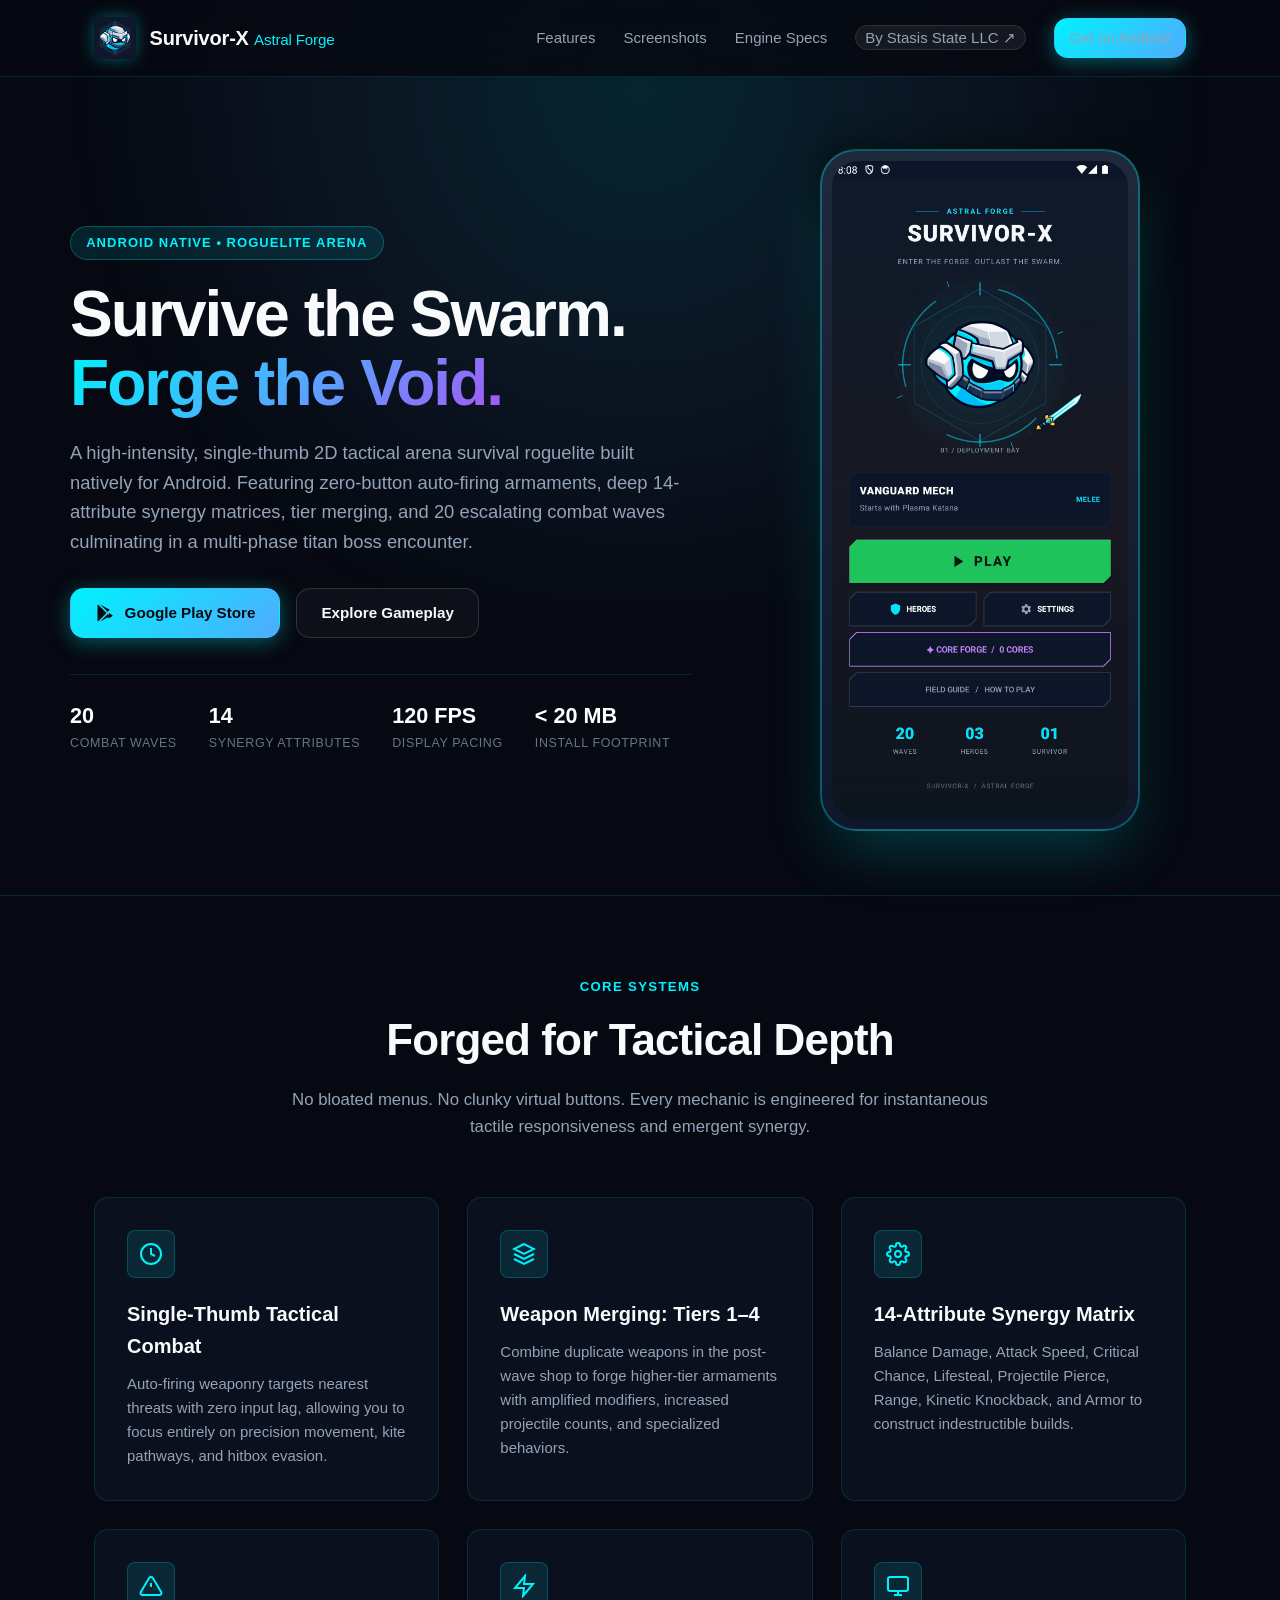
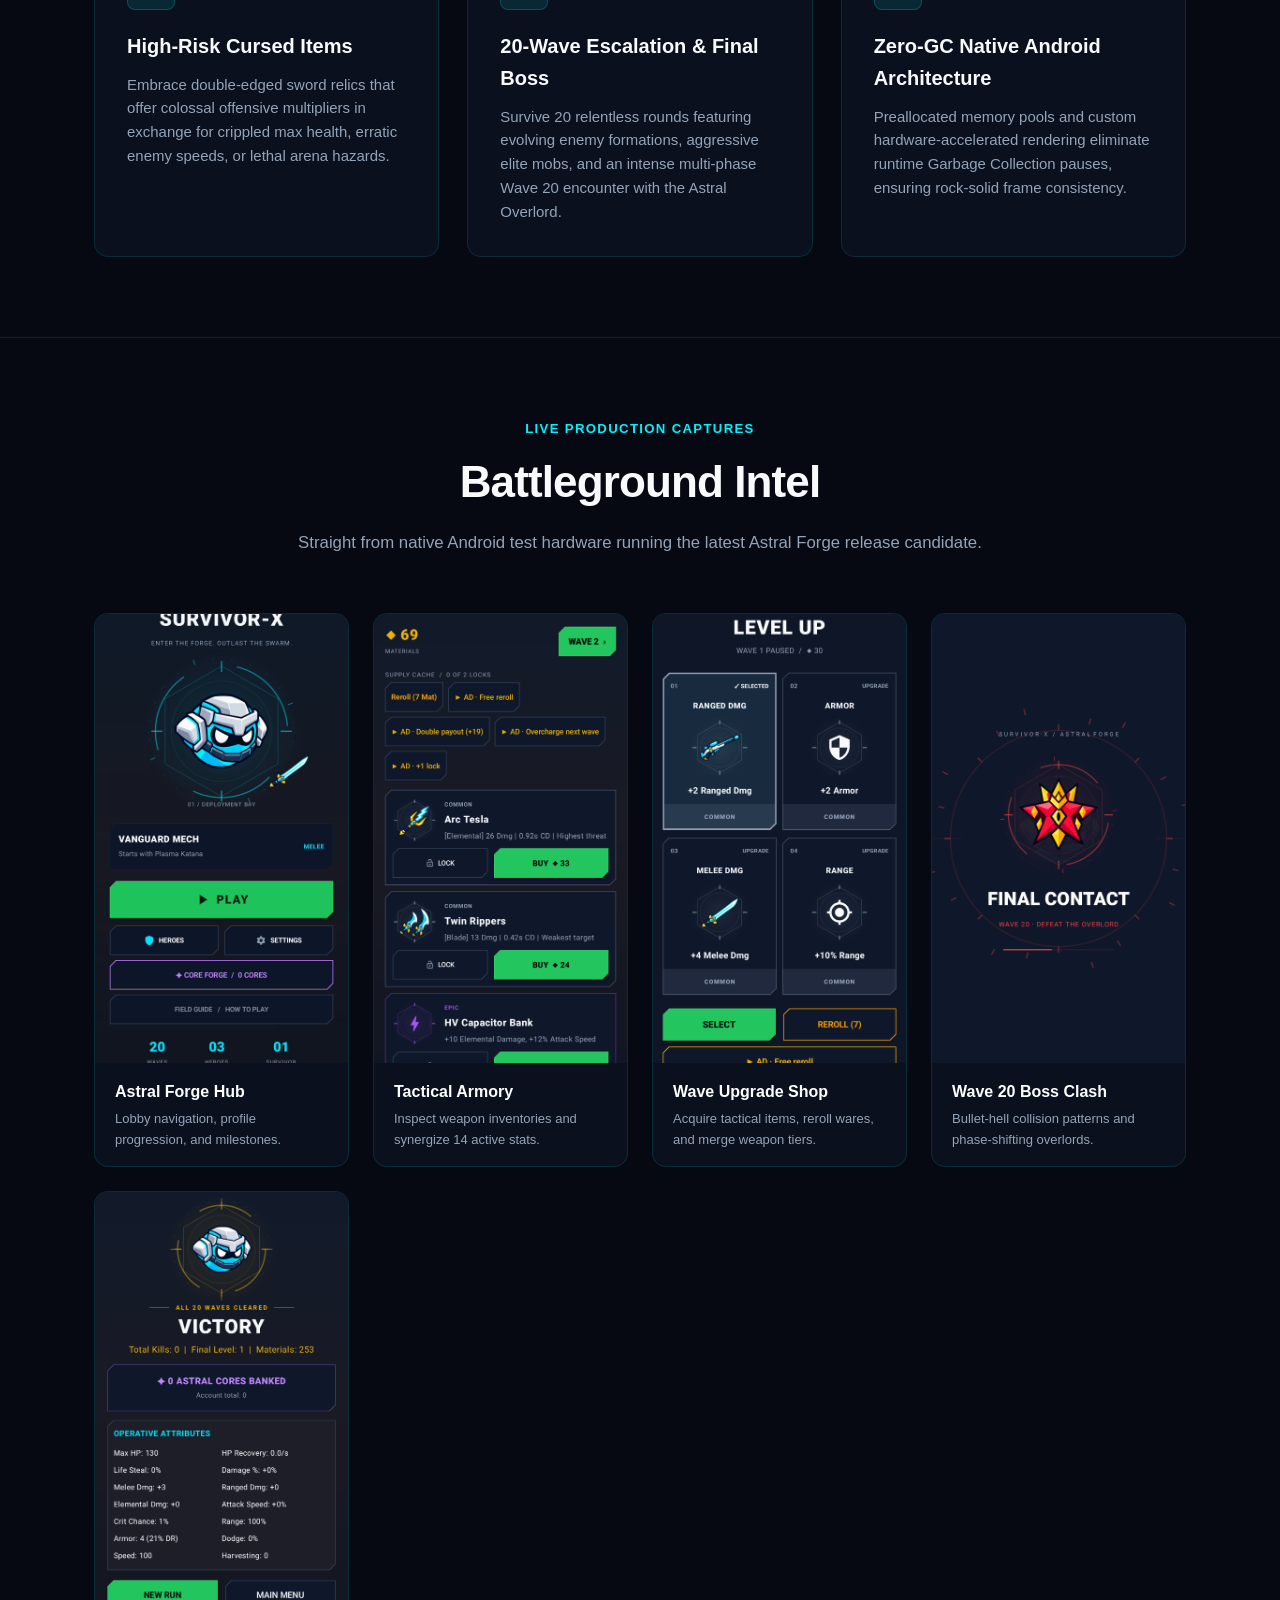
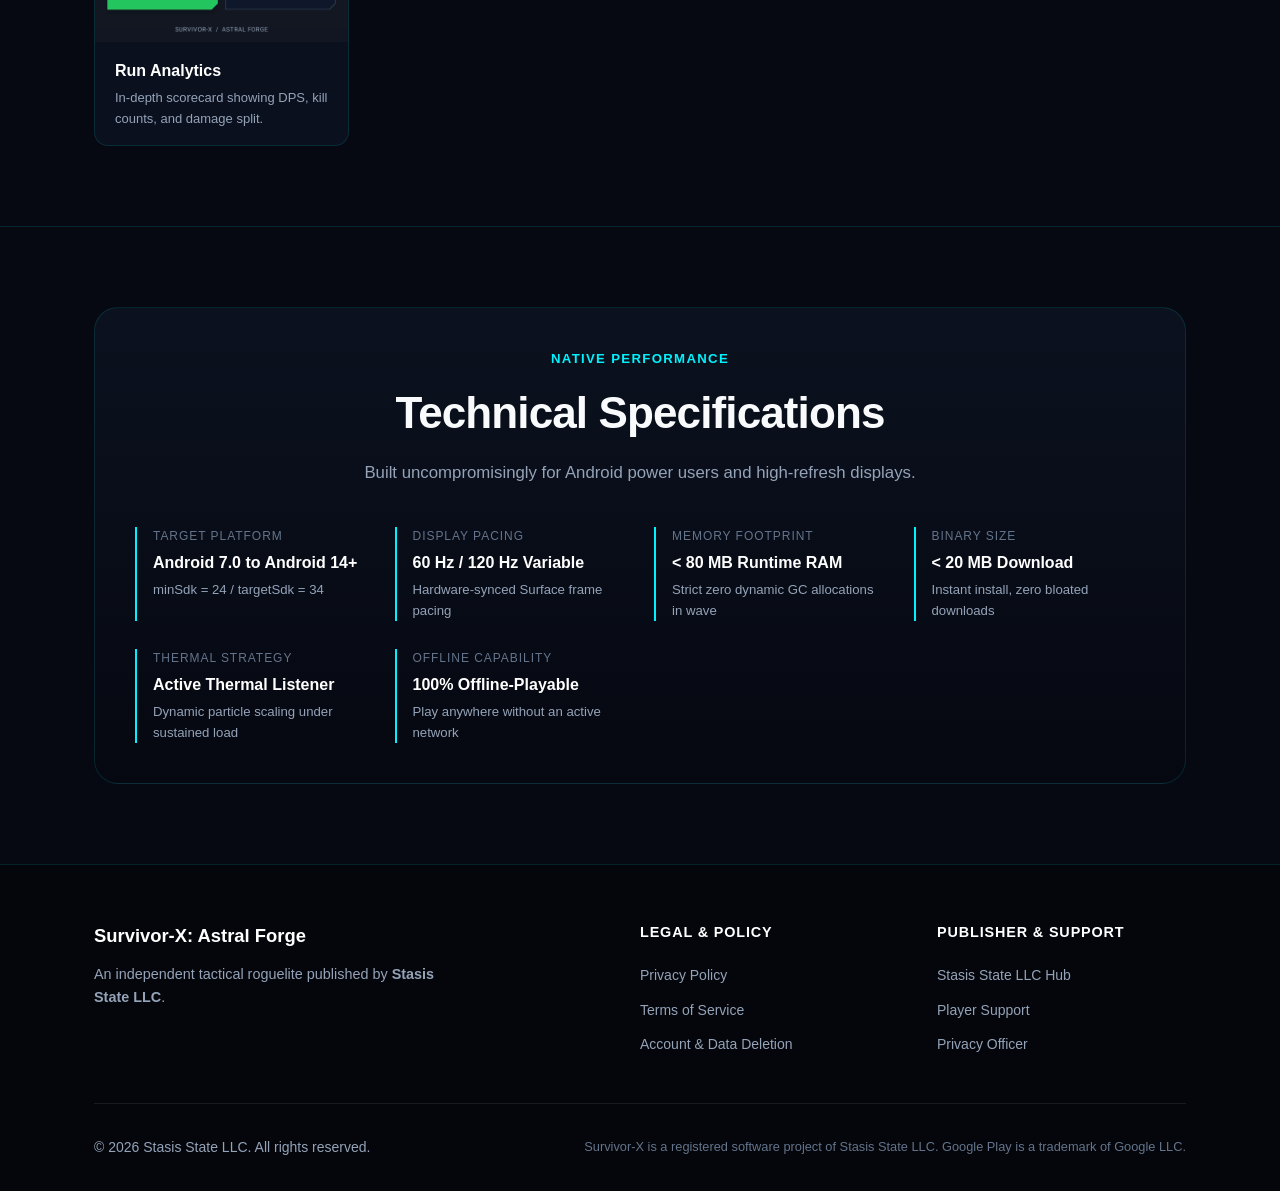
==== index.html @ 626f62ef "Initial commit" ====
<!DOCTYPE html>
<html lang="en">
<head>
  <meta charset="UTF-8" />
  <meta name="viewport" content="width=device-width, initial-scale=1.0" />
  <title>Survivor-X: Astral Forge — Tactical Arena Survival Roguelite for Android</title>
  <meta name="description" content="Survivor-X: Astral Forge is a high-intensity single-thumb arena survival roguelite built natively for Android. Zero-button auto-firing weapons, 14-attribute synergies, and 20 escalating combat rounds." />
  <meta name="robots" content="index, follow" />

  <!-- Open Graph -->
  <meta property="og:type" content="website" />
  <meta property="og:title" content="Survivor-X: Astral Forge — Tactical Roguelite" />
  <meta property="og:description" content="Survive the Swarm. Forge the Synergy. Conquer the Void. Native Android 120 FPS arena survival." />
  <meta property="og:url" content="https://survivorx.stasisstate.com/" />
  <meta property="og:image" content="https://survivorx.stasisstate.com/assets/screenshot_home.png" />

  <link rel="stylesheet" href="styles.css" />
  <link rel="icon" type="image/png" href="assets/ui_app_icon_512.png" />
</head>
<body>
  <div class="nebula-glow" aria-hidden="true"></div>

  <!-- Header -->
  <header class="site-header">
    <div class="container nav-wrapper">
      <a href="index.html" class="brand-link" aria-label="Survivor-X Home">
        <img src="assets/ui_app_icon_512.png" alt="Survivor-X Icon" class="brand-logo-img" />
        <span>Survivor-X <span style="color: var(--accent-cyan); font-weight: 500; font-size: 0.95rem;">Astral Forge</span></span>
      </a>

      <nav aria-label="Main Navigation">
        <ul class="nav-links">
          <li><a href="#features">Features</a></li>
          <li><a href="#screenshots">Screenshots</a></li>
          <li><a href="#specs">Engine Specs</a></li>
          <li>
            <a href="https://stasisstate.com" target="_blank" rel="noopener noreferrer" class="parent-llc-badge">
              By Stasis State LLC &nearr;
            </a>
          </li>
          <li><a href="#download" class="btn btn-forge btn-sm">Get on Android</a></li>
        </ul>
      </nav>
    </div>
  </header>

  <main>
    <!-- Hero Section -->
    <section class="hero container">
      <div class="hero-content">
        <div class="hero-pill">
          <span>Android Native &bull; Roguelite Arena</span>
        </div>
        <h1>Survive the Swarm. <span class="text-gradient">Forge the Void.</span></h1>
        <p class="hero-tagline">
          A high-intensity, single-thumb 2D tactical arena survival roguelite built natively for Android. Featuring zero-button auto-firing armaments, deep 14-attribute synergy matrices, tier merging, and 20 escalating combat waves culminating in a multi-phase titan boss encounter.
        </p>

        <div class="hero-actions" id="download">
          <a href="#" class="btn btn-forge">
            <svg width="20" height="20" viewBox="0 0 24 24" fill="currentColor">
              <path d="M3.609 1.814L13.792 12 3.61 22.186a2.38 2.38 0 0 1-.61-1.637V3.451c0-.628.224-1.218.609-1.637zM15.207 13.414l2.457 2.457-11.45 6.44 8.993-8.897zm0-2.828L6.214 1.689l11.45 6.44-2.457 2.457zm1.414 1.414l3.657 2.057c1.028.578 1.028 1.523 0 2.101l-3.657 2.057-2.122-2.121 2.122-2.094z"/>
            </svg>
            Google Play Store
          </a>
          <a href="#features" class="btn btn-outline">Explore Gameplay</a>
        </div>

        <div class="hero-meta-strip">
          <div>
            <div class="meta-stat-val">20</div>
            <div class="meta-stat-lbl">Combat Waves</div>
          </div>
          <div>
            <div class="meta-stat-val">14</div>
            <div class="meta-stat-lbl">Synergy Attributes</div>
          </div>
          <div>
            <div class="meta-stat-val">120 FPS</div>
            <div class="meta-stat-lbl">Display Pacing</div>
          </div>
          <div>
            <div class="meta-stat-val">&lt; 20 MB</div>
            <div class="meta-stat-lbl">Install Footprint</div>
          </div>
        </div>
      </div>

      <div class="hero-visual">
        <div class="phone-mockup">
          <img src="assets/screenshot_home.png" alt="Survivor-X Astral Forge Home Screen" />
        </div>
      </div>
    </section>

    <!-- Core Gameplay Features -->
    <section class="section" id="features">
      <div class="container">
        <div class="section-header">
          <div class="sub-title">Core Systems</div>
          <h2>Forged for Tactical Depth</h2>
          <p>
            No bloated menus. No clunky virtual buttons. Every mechanic is engineered for instantaneous tactile responsiveness and emergent synergy.
          </p>
        </div>

        <div class="features-grid">
          <div class="feature-card">
            <div class="feature-icon-badge" aria-hidden="true">
              <svg width="24" height="24" viewBox="0 0 24 24" fill="none" stroke="currentColor" stroke-width="2"><circle cx="12" cy="12" r="10"></circle><polyline points="12 6 12 12 16 14"></polyline></svg>
            </div>
            <h3>Single-Thumb Tactical Combat</h3>
            <p>
              Auto-firing weaponry targets nearest threats with zero input lag, allowing you to focus entirely on precision movement, kite pathways, and hitbox evasion.
            </p>
          </div>

          <div class="feature-card">
            <div class="feature-icon-badge" aria-hidden="true">
              <svg width="24" height="24" viewBox="0 0 24 24" fill="none" stroke="currentColor" stroke-width="2"><path d="M12 2L2 7l10 5 10-5-10-5zM2 17l10 5 10-5M2 12l10 5 10-5"></path></svg>
            </div>
            <h3>Weapon Merging: Tiers 1–4</h3>
            <p>
              Combine duplicate weapons in the post-wave shop to forge higher-tier armaments with amplified modifiers, increased projectile counts, and specialized behaviors.
            </p>
          </div>

          <div class="feature-card">
            <div class="feature-icon-badge" aria-hidden="true">
              <svg width="24" height="24" viewBox="0 0 24 24" fill="none" stroke="currentColor" stroke-width="2"><circle cx="12" cy="12" r="3"></circle><path d="M19.4 15a1.65 1.65 0 0 0 .33 1.82l.06.06a2 2 0 0 1 0 2.83 2 2 0 0 1-2.83 0l-.06-.06a1.65 1.65 0 0 0-1.82-.33 1.65 1.65 0 0 0-1 1.51V21a2 2 0 0 1-2 2 2 2 0 0 1-2-2v-.09A1.65 1.65 0 0 0 9 19.4a1.65 1.65 0 0 0-1.82.33l-.06.06a2 2 0 0 1-2.83 0 2 2 0 0 1 0-2.83l.06-.06a1.65 1.65 0 0 0 .33-1.82 1.65 1.65 0 0 0-1.51-1H3a2 2 0 0 1-2-2 2 2 0 0 1 2-2h.09A1.65 1.65 0 0 0 4.6 9a1.65 1.65 0 0 0-.33-1.82l-.06-.06a2 2 0 0 1 0-2.83 2 2 0 0 1 2.83 0l.06.06a1.65 1.65 0 0 0 1.82.33H9a1.65 1.65 0 0 0 1-1.51V3a2 2 0 0 1 2-2 2 2 0 0 1 2 2v.09a1.65 1.65 0 0 0 1 1.51 1.65 1.65 0 0 0 1.82-.33l.06-.06a2 2 0 0 1 2.83 0 2 2 0 0 1 0 2.83l-.06.06a1.65 1.65 0 0 0-.33 1.82V9a1.65 1.65 0 0 0 1.51 1H21a2 2 0 0 1 2 2 2 2 0 0 1-2 2h-.09a1.65 1.65 0 0 0-1.51 1z"></path></svg>
            </div>
            <h3>14-Attribute Synergy Matrix</h3>
            <p>
              Balance Damage, Attack Speed, Critical Chance, Lifesteal, Projectile Pierce, Range, Kinetic Knockback, and Armor to construct indestructible builds.
            </p>
          </div>

          <div class="feature-card">
            <div class="feature-icon-badge" aria-hidden="true">
              <svg width="24" height="24" viewBox="0 0 24 24" fill="none" stroke="currentColor" stroke-width="2"><path d="M10.29 3.86L1.82 18a2 2 0 0 0 1.71 3h16.94a2 2 0 0 0 1.71-3L13.71 3.86a2 2 0 0 0-3.42 0z"></path><line x1="12" y1="9" x2="12" y2="13"></line><line x1="12" y1="17" x2="12.01" y2="17"></line></svg>
            </div>
            <h3>High-Risk Cursed Items</h3>
            <p>
              Embrace double-edged sword relics that offer colossal offensive multipliers in exchange for crippled max health, erratic enemy speeds, or lethal arena hazards.
            </p>
          </div>

          <div class="feature-card">
            <div class="feature-icon-badge" aria-hidden="true">
              <svg width="24" height="24" viewBox="0 0 24 24" fill="none" stroke="currentColor" stroke-width="2"><polygon points="13 2 3 14 12 14 11 22 21 10 12 10 13 2"></polygon></svg>
            </div>
            <h3>20-Wave Escalation & Final Boss</h3>
            <p>
              Survive 20 relentless rounds featuring evolving enemy formations, aggressive elite mobs, and an intense multi-phase Wave 20 encounter with the Astral Overlord.
            </p>
          </div>

          <div class="feature-card">
            <div class="feature-icon-badge" aria-hidden="true">
              <svg width="24" height="24" viewBox="0 0 24 24" fill="none" stroke="currentColor" stroke-width="2"><rect x="2" y="3" width="20" height="14" rx="2" ry="2"></rect><line x1="8" y1="21" x2="16" y2="21"></line><line x1="12" y1="17" x2="12" y2="21"></line></svg>
            </div>
            <h3>Zero-GC Native Android Architecture</h3>
            <p>
              Preallocated memory pools and custom hardware-accelerated rendering eliminate runtime Garbage Collection pauses, ensuring rock-solid frame consistency.
            </p>
          </div>
        </div>
      </div>
    </section>

    <!-- In-Game Screenshot Gallery -->
    <section class="section" id="screenshots">
      <div class="container">
        <div class="section-header">
          <div class="sub-title">Live Production Captures</div>
          <h2>Battleground Intel</h2>
          <p>Straight from native Android test hardware running the latest Astral Forge release candidate.</p>
        </div>

        <div class="gallery-grid">
          <div class="gallery-card">
            <img src="assets/screenshot_home.png" alt="Astral Forge Main Hub" loading="lazy" />
            <div class="gallery-card-body">
              <h4>Astral Forge Hub</h4>
              <p>Lobby navigation, profile progression, and milestones.</p>
            </div>
          </div>

          <div class="gallery-card">
            <img src="assets/screenshot_armory.png" alt="Tactical Armory" loading="lazy" />
            <div class="gallery-card-body">
              <h4>Tactical Armory</h4>
              <p>Inspect weapon inventories and synergize 14 active stats.</p>
            </div>
          </div>

          <div class="gallery-card">
            <img src="assets/screenshot_upgrade.png" alt="Mid-Wave Upgrade Shop" loading="lazy" />
            <div class="gallery-card-body">
              <h4>Wave Upgrade Shop</h4>
              <p>Acquire tactical items, reroll wares, and merge weapon tiers.</p>
            </div>
          </div>

          <div class="gallery-card">
            <img src="assets/screenshot_boss.png" alt="Wave 20 Boss Encounter" loading="lazy" />
            <div class="gallery-card-body">
              <h4>Wave 20 Boss Clash</h4>
              <p>Bullet-hell collision patterns and phase-shifting overlords.</p>
            </div>
          </div>

          <div class="gallery-card">
            <img src="assets/screenshot_victory.png" alt="Victory Run Statistics" loading="lazy" />
            <div class="gallery-card-body">
              <h4>Run Analytics</h4>
              <p>In-depth scorecard showing DPS, kill counts, and damage split.</p>
            </div>
          </div>
        </div>
      </div>
    </section>

    <!-- Technical Specs & Engine Architecture -->
    <section class="section" id="specs">
      <div class="container">
        <div class="specs-card">
          <div class="section-header" style="margin-bottom: 2.5rem;">
            <div class="sub-title">Native Performance</div>
            <h2>Technical Specifications</h2>
            <p>Built uncompromisingly for Android power users and high-refresh displays.</p>
          </div>

          <div class="specs-grid">
            <div class="spec-cell">
              <div class="spec-title">Target Platform</div>
              <div class="spec-val">Android 7.0 to Android 14+</div>
              <div class="spec-detail">minSdk = 24 / targetSdk = 34</div>
            </div>

            <div class="spec-cell">
              <div class="spec-title">Display Pacing</div>
              <div class="spec-val">60 Hz / 120 Hz Variable</div>
              <div class="spec-detail">Hardware-synced Surface frame pacing</div>
            </div>

            <div class="spec-cell">
              <div class="spec-title">Memory Footprint</div>
              <div class="spec-val">&lt; 80 MB Runtime RAM</div>
              <div class="spec-detail">Strict zero dynamic GC allocations in wave</div>
            </div>

            <div class="spec-cell">
              <div class="spec-title">Binary Size</div>
              <div class="spec-val">&lt; 20 MB Download</div>
              <div class="spec-detail">Instant install, zero bloated downloads</div>
            </div>

            <div class="spec-cell">
              <div class="spec-title">Thermal Strategy</div>
              <div class="spec-val">Active Thermal Listener</div>
              <div class="spec-detail">Dynamic particle scaling under sustained load</div>
            </div>

            <div class="spec-cell">
              <div class="spec-title">Offline Capability</div>
              <div class="spec-val">100% Offline-Playable</div>
              <div class="spec-detail">Play anywhere without an active network</div>
            </div>
          </div>
        </div>
      </div>
    </section>
  </main>

  <!-- Footer -->
  <footer class="site-footer">
    <div class="container">
      <div class="footer-top">
        <div class="footer-brand">
          <h4>Survivor-X: Astral Forge</h4>
          <p>
            An independent tactical roguelite published by <strong>Stasis State LLC</strong>.
          </p>
        </div>

        <div class="footer-col">
          <h5>Legal & Policy</h5>
          <ul class="footer-links">
            <li><a href="https://stasisstate.com/privacy.html#survivor-x" target="_blank" rel="noopener noreferrer">Privacy Policy</a></li>
            <li><a href="https://stasisstate.com/terms.html" target="_blank" rel="noopener noreferrer">Terms of Service</a></li>
            <li><a href="https://stasisstate.com/data-deletion.html#survivor-x" target="_blank" rel="noopener noreferrer">Account & Data Deletion</a></li>
          </ul>
        </div>

        <div class="footer-col">
          <h5>Publisher & Support</h5>
          <ul class="footer-links">
            <li><a href="https://stasisstate.com" target="_blank" rel="noopener noreferrer">Stasis State LLC Hub</a></li>
            <li><a href="mailto:support@stasisstate.com">Player Support</a></li>
            <li><a href="mailto:privacy@stasisstate.com">Privacy Officer</a></li>
          </ul>
        </div>
      </div>

      <div class="footer-bottom">
        <div>
          &copy; <span id="year">2026</span> Stasis State LLC. All rights reserved.
        </div>
        <div style="color: var(--text-dim); font-size: 0.8rem;">
          Survivor-X is a registered software project of Stasis State LLC. Google Play is a trademark of Google LLC.
        </div>
      </div>
    </div>
  </footer>

  <script>
    document.getElementById('year').textContent = new Date().getFullYear();
  </script>
</body>
</html>
---- styles.css ----
* {
  margin: 0;
  padding: 0;
  box-sizing: border-box;
}

:root {
  --bg-primary: #060911;
  --bg-secondary: #0c1220;
  --bg-card: rgba(13, 20, 36, 0.7);
  --bg-card-hover: rgba(22, 33, 58, 0.85);
  --border-color: rgba(0, 242, 254, 0.12);
  --border-glow: rgba(0, 242, 254, 0.4);

  --text-main: #f8fafc;
  --text-muted: #94a3b8;
  --text-dim: #64748b;

  --accent-cyan: #00f2fe;
  --accent-blue: #4facfe;
  --accent-amber: #f59e0b;
  --accent-crimson: #ef4444;

  --radius-sm: 8px;
  --radius-md: 14px;
  --radius-lg: 24px;

  --font-sans: -apple-system, BlinkMacSystemFont, "Segoe UI", Roboto, "Helvetica Neue", Arial, sans-serif;
  --container-width: 1140px;
}

body {
  font-family: var(--font-sans);
  background-color: var(--bg-primary);
  color: var(--text-main);
  line-height: 1.6;
  min-height: 100vh;
  display: flex;
  flex-direction: column;
  -webkit-font-smoothing: antialiased;
  overflow-x: hidden;
}

/* Background Atmosphere */
.nebula-glow {
  position: fixed;
  top: 0;
  left: 50%;
  transform: translateX(-50%);
  width: 100vw;
  max-width: 1400px;
  height: 600px;
  background: radial-gradient(circle at 50% 15%, rgba(0, 242, 254, 0.12) 0%, rgba(79, 172, 254, 0.08) 35%, transparent 70%);
  pointer-events: none;
  z-index: 0;
}

.container {
  width: 100%;
  max-width: var(--container-width);
  margin: 0 auto;
  padding: 0 1.5rem;
  position: relative;
  z-index: 1;
}

/* Header */
header.site-header {
  position: sticky;
  top: 0;
  backdrop-filter: blur(14px);
  -webkit-backdrop-filter: blur(14px);
  background-color: rgba(6, 9, 17, 0.85);
  border-bottom: 1px solid var(--border-color);
  z-index: 100;
}

.nav-wrapper {
  display: flex;
  align-items: center;
  justify-content: space-between;
  height: 4.75rem;
}

.brand-link {
  display: flex;
  align-items: center;
  gap: 0.85rem;
  text-decoration: none;
  color: var(--text-main);
  font-weight: 800;
  font-size: 1.25rem;
  letter-spacing: -0.01em;
}

.brand-logo-img {
  width: 42px;
  height: 42px;
  border-radius: var(--radius-sm);
  box-shadow: 0 0 16px rgba(0, 242, 254, 0.35);
}

.parent-llc-badge {
  font-size: 0.75rem;
  background: rgba(255, 255, 255, 0.06);
  border: 1px solid rgba(255, 255, 255, 0.1);
  padding: 0.2rem 0.55rem;
  border-radius: 999px;
  color: var(--text-muted);
  text-decoration: none;
  transition: all 0.2s ease;
}

.parent-llc-badge:hover {
  background: rgba(255, 255, 255, 0.12);
  color: #fff;
}

.nav-links {
  display: flex;
  align-items: center;
  gap: 1.75rem;
  list-style: none;
}

.nav-links a {
  text-decoration: none;
  color: var(--text-muted);
  font-size: 0.9375rem;
  font-weight: 500;
  transition: color 0.2s ease;
}

.nav-links a:hover {
  color: var(--accent-cyan);
}

/* Buttons */
.btn {
  display: inline-flex;
  align-items: center;
  justify-content: center;
  gap: 0.6rem;
  padding: 0.75rem 1.5rem;
  border-radius: var(--radius-md);
  font-size: 0.95rem;
  font-weight: 700;
  text-decoration: none;
  cursor: pointer;
  transition: all 0.25s ease;
  border: 1px solid transparent;
}

.btn-forge {
  background: linear-gradient(135deg, #00f2fe, #4facfe);
  color: #060911;
  box-shadow: 0 4px 20px rgba(0, 242, 254, 0.35);
}

.btn-forge:hover {
  background: linear-gradient(135deg, #38f9d7, #4facfe);
  box-shadow: 0 6px 28px rgba(0, 242, 254, 0.5);
  transform: translateY(-2px);
}

.btn-outline {
  background-color: rgba(255, 255, 255, 0.03);
  color: var(--text-main);
  border-color: rgba(255, 255, 255, 0.14);
}

.btn-outline:hover {
  background-color: rgba(0, 242, 254, 0.08);
  border-color: var(--accent-cyan);
  color: #fff;
}

.btn-sm {
  padding: 0.45rem 0.95rem;
  font-size: 0.85rem;
}

/* Hero */
.hero {
  padding: 4.5rem 0 4rem;
  display: grid;
  grid-template-columns: 1.15fr 0.85fr;
  align-items: center;
  gap: 3.5rem;
}

.hero-pill {
  display: inline-flex;
  align-items: center;
  gap: 0.5rem;
  padding: 0.35rem 0.95rem;
  border-radius: 9999px;
  background-color: rgba(0, 242, 254, 0.1);
  border: 1px solid rgba(0, 242, 254, 0.25);
  color: var(--accent-cyan);
  font-size: 0.8125rem;
  font-weight: 600;
  text-transform: uppercase;
  letter-spacing: 0.08em;
  margin-bottom: 1.25rem;
}

.hero h1 {
  font-size: clamp(2.5rem, 5vw, 4rem);
  font-weight: 900;
  line-height: 1.08;
  letter-spacing: -0.03em;
  margin-bottom: 1.25rem;
}

.text-gradient {
  background: linear-gradient(135deg, #00f2fe, #4facfe, #a855f7);
  -webkit-background-clip: text;
  -webkit-text-fill-color: transparent;
}

.hero-tagline {
  font-size: 1.15rem;
  color: var(--text-muted);
  line-height: 1.6;
  margin-bottom: 2rem;
}

.hero-actions {
  display: flex;
  gap: 1rem;
  flex-wrap: wrap;
  margin-bottom: 2.25rem;
}

.hero-meta-strip {
  display: flex;
  gap: 2rem;
  border-top: 1px solid var(--border-color);
  padding-top: 1.5rem;
}

.meta-stat-val {
  font-size: 1.35rem;
  font-weight: 800;
  color: #fff;
}

.meta-stat-lbl {
  font-size: 0.78rem;
  color: var(--text-dim);
  text-transform: uppercase;
  letter-spacing: 0.05em;
}

.hero-visual {
  position: relative;
  display: flex;
  justify-content: center;
}

.phone-mockup {
  position: relative;
  width: 100%;
  max-width: 320px;
  border-radius: 36px;
  padding: 10px;
  background: linear-gradient(180deg, #1e293b, #0f172a);
  box-shadow: 0 25px 60px -12px rgba(0, 242, 254, 0.25), 0 0 30px rgba(0, 0, 0, 0.9);
  border: 2px solid rgba(0, 242, 254, 0.3);
}

.phone-mockup img {
  width: 100%;
  height: auto;
  display: block;
  border-radius: 26px;
}

/* Sections */
.section {
  padding: 5rem 0;
  border-top: 1px solid var(--border-color);
}

.section-header {
  text-align: center;
  max-width: 700px;
  margin: 0 auto 3.5rem;
}

.section-header .sub-title {
  color: var(--accent-cyan);
  font-size: 0.825rem;
  font-weight: 700;
  text-transform: uppercase;
  letter-spacing: 0.1em;
  margin-bottom: 0.5rem;
}

.section-header h2 {
  font-size: clamp(2rem, 3.5vw, 2.75rem);
  font-weight: 800;
  letter-spacing: -0.02em;
  margin-bottom: 0.75rem;
}

.section-header p {
  color: var(--text-muted);
  font-size: 1.05rem;
}

/* Features Grid */
.features-grid {
  display: grid;
  grid-template-columns: repeat(auto-fit, minmax(320px, 1fr));
  gap: 1.75rem;
}

.feature-card {
  background: var(--bg-card);
  border: 1px solid var(--border-color);
  border-radius: var(--radius-md);
  padding: 2rem;
  transition: transform 0.2s ease, border-color 0.2s ease;
  position: relative;
  overflow: hidden;
}

.feature-card:hover {
  transform: translateY(-4px);
  border-color: var(--border-glow);
  box-shadow: 0 12px 30px rgba(0, 0, 0, 0.4);
}

.feature-icon-badge {
  width: 48px;
  height: 48px;
  border-radius: var(--radius-sm);
  background: rgba(0, 242, 254, 0.1);
  border: 1px solid rgba(0, 242, 254, 0.2);
  display: flex;
  align-items: center;
  justify-content: center;
  color: var(--accent-cyan);
  margin-bottom: 1.25rem;
}

.feature-card h3 {
  font-size: 1.25rem;
  margin-bottom: 0.65rem;
}

.feature-card p {
  color: var(--text-muted);
  font-size: 0.935rem;
  line-height: 1.6;
}

/* Screenshots Gallery */
.gallery-grid {
  display: grid;
  grid-template-columns: repeat(auto-fit, minmax(240px, 1fr));
  gap: 1.5rem;
}

.gallery-card {
  background: var(--bg-card);
  border: 1px solid var(--border-color);
  border-radius: var(--radius-md);
  overflow: hidden;
  transition: transform 0.25s ease, border-color 0.25s ease;
}

.gallery-card:hover {
  transform: translateY(-4px);
  border-color: var(--accent-cyan);
}

.gallery-card img {
  width: 100%;
  height: auto;
  display: block;
  aspect-ratio: 9/16;
  object-fit: cover;
  background-color: #0b0f19;
}

.gallery-card-body {
  padding: 1rem 1.25rem;
}

.gallery-card-body h4 {
  font-size: 1rem;
  margin-bottom: 0.25rem;
  color: #fff;
}

.gallery-card-body p {
  font-size: 0.8125rem;
  color: var(--text-muted);
}

/* Technical Engine Specs */
.specs-card {
  background: linear-gradient(180deg, rgba(12, 18, 32, 0.95), rgba(6, 9, 17, 0.9));
  border: 1px solid var(--border-color);
  border-radius: var(--radius-lg);
  padding: 2.5rem;
}

.specs-grid {
  display: grid;
  grid-template-columns: repeat(auto-fit, minmax(220px, 1fr));
  gap: 1.75rem;
}

.spec-cell {
  border-left: 2px solid var(--accent-cyan);
  padding-left: 1rem;
}

.spec-title {
  font-size: 0.75rem;
  text-transform: uppercase;
  letter-spacing: 0.08em;
  color: var(--text-dim);
  margin-bottom: 0.25rem;
}

.spec-val {
  font-size: 1rem;
  font-weight: 700;
  color: #fff;
}

.spec-detail {
  font-size: 0.825rem;
  color: var(--text-muted);
  margin-top: 0.2rem;
}

/* Footer */
footer.site-footer {
  margin-top: auto;
  background-color: #04060b;
  border-top: 1px solid var(--border-color);
  padding: 3.5rem 0 2rem;
  color: var(--text-muted);
  font-size: 0.875rem;
}

.footer-top {
  display: grid;
  grid-template-columns: 2fr 1fr 1fr;
  gap: 3rem;
  margin-bottom: 3rem;
}

.footer-brand h4 {
  color: #fff;
  font-size: 1.15rem;
  margin-bottom: 0.75rem;
}

.footer-brand p {
  font-size: 0.9rem;
  line-height: 1.6;
  max-width: 360px;
}

.footer-col h5 {
  color: #fff;
  font-size: 0.9rem;
  font-weight: 700;
  text-transform: uppercase;
  letter-spacing: 0.06em;
  margin-bottom: 1.25rem;
}

.footer-links {
  list-style: none;
  display: flex;
  flex-direction: column;
  gap: 0.75rem;
}

.footer-links a {
  color: var(--text-muted);
  text-decoration: none;
  transition: color 0.2s ease;
}

.footer-links a:hover {
  color: var(--accent-cyan);
}

.footer-bottom {
  display: flex;
  align-items: center;
  justify-content: space-between;
  border-top: 1px solid rgba(255, 255, 255, 0.08);
  padding-top: 2rem;
  flex-wrap: wrap;
  gap: 1rem;
}

/* Responsive */
@media (max-width: 960px) {
  .hero {
    grid-template-columns: 1fr;
    text-align: center;
    padding: 3rem 0;
  }
  .hero-pill, .hero-actions {
    justify-content: center;
  }
  .hero-meta-strip {
    justify-content: center;
  }
  .phone-mockup {
    margin: 1.5rem auto 0;
  }
  .footer-top {
    grid-template-columns: 1fr;
  }
}
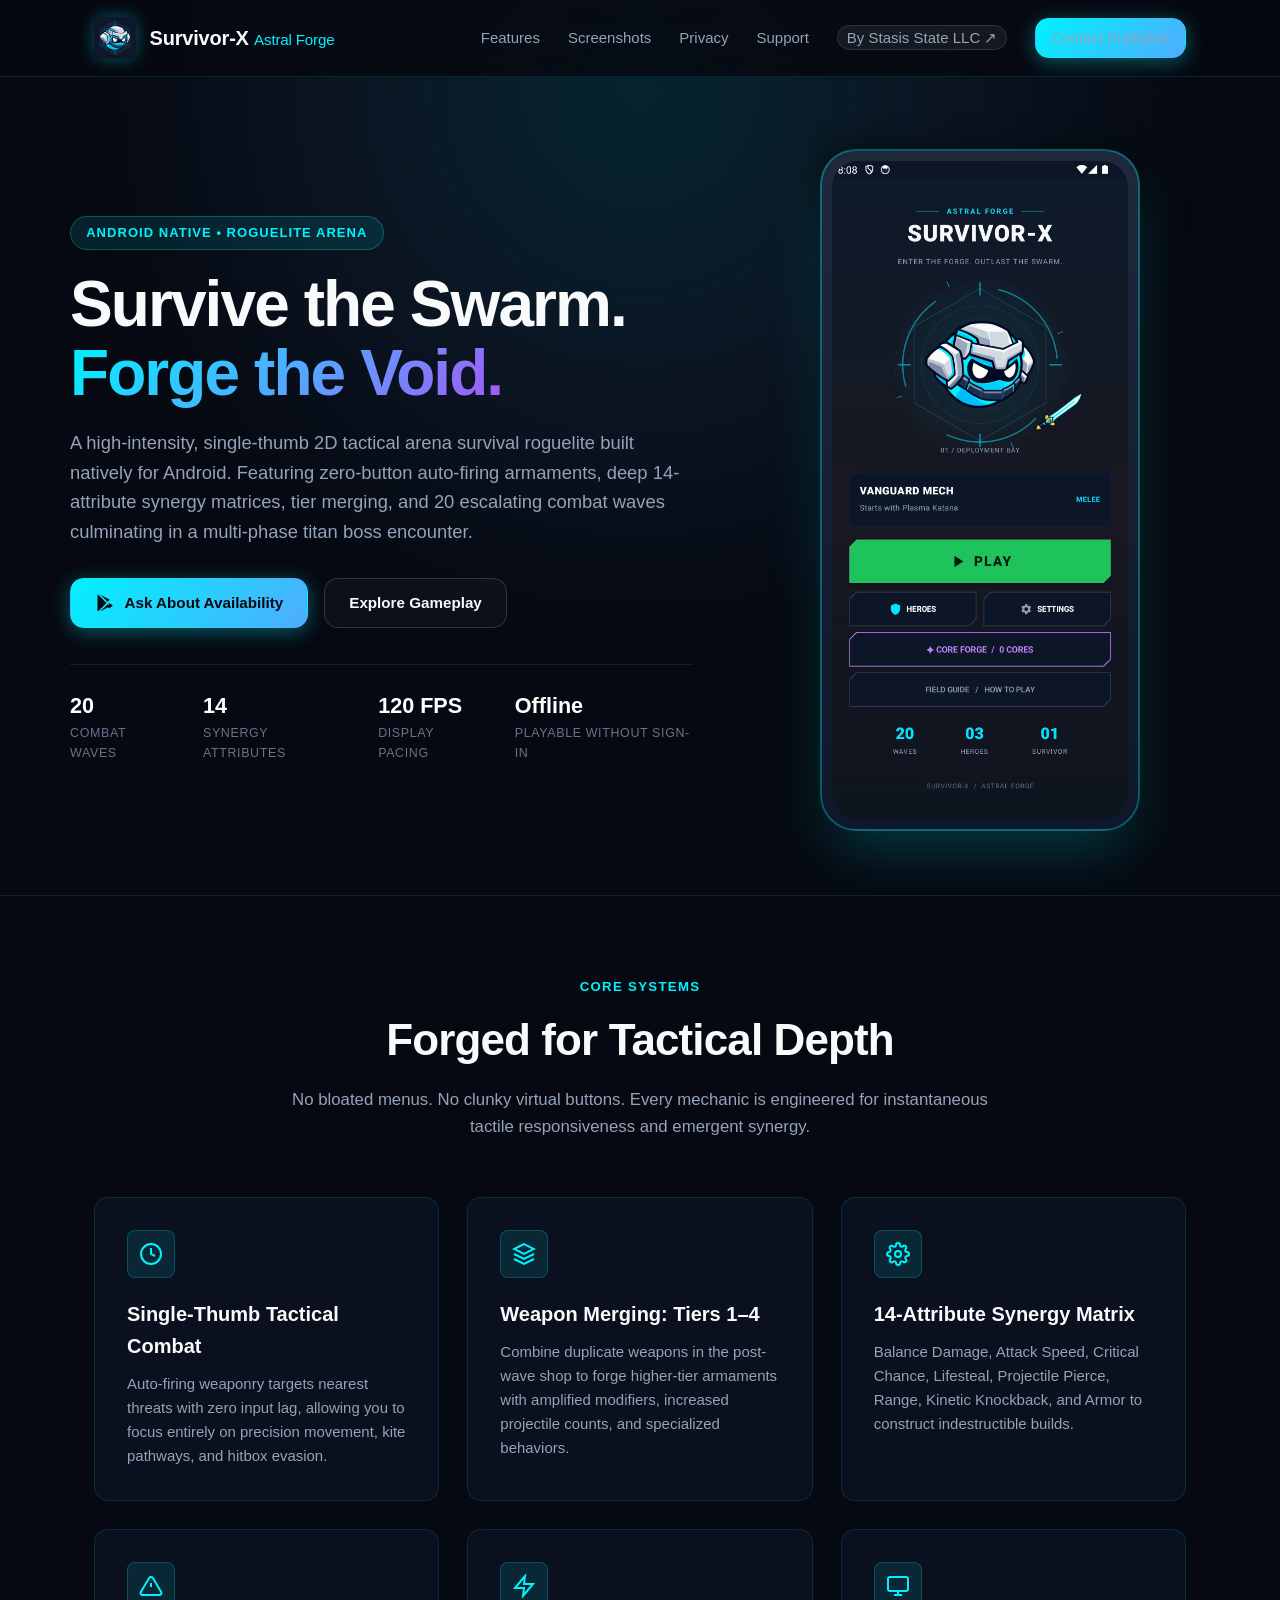
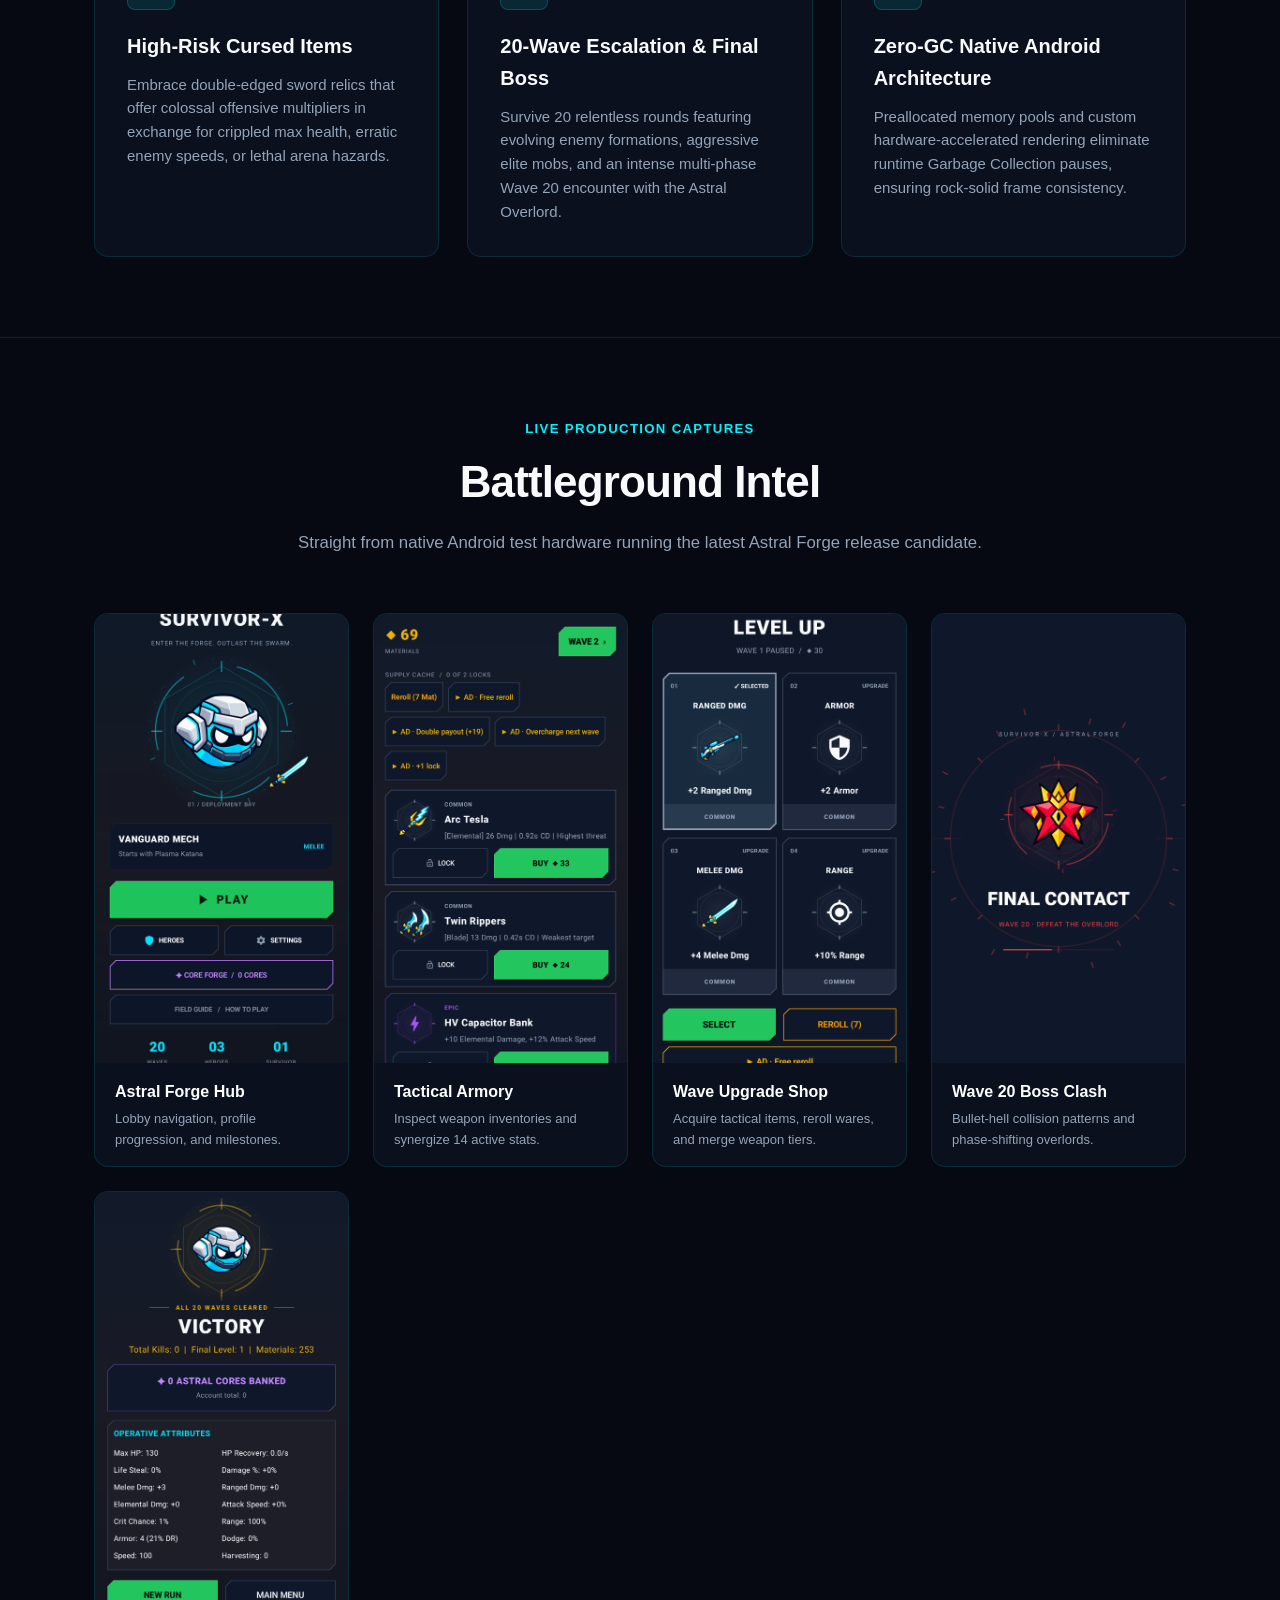
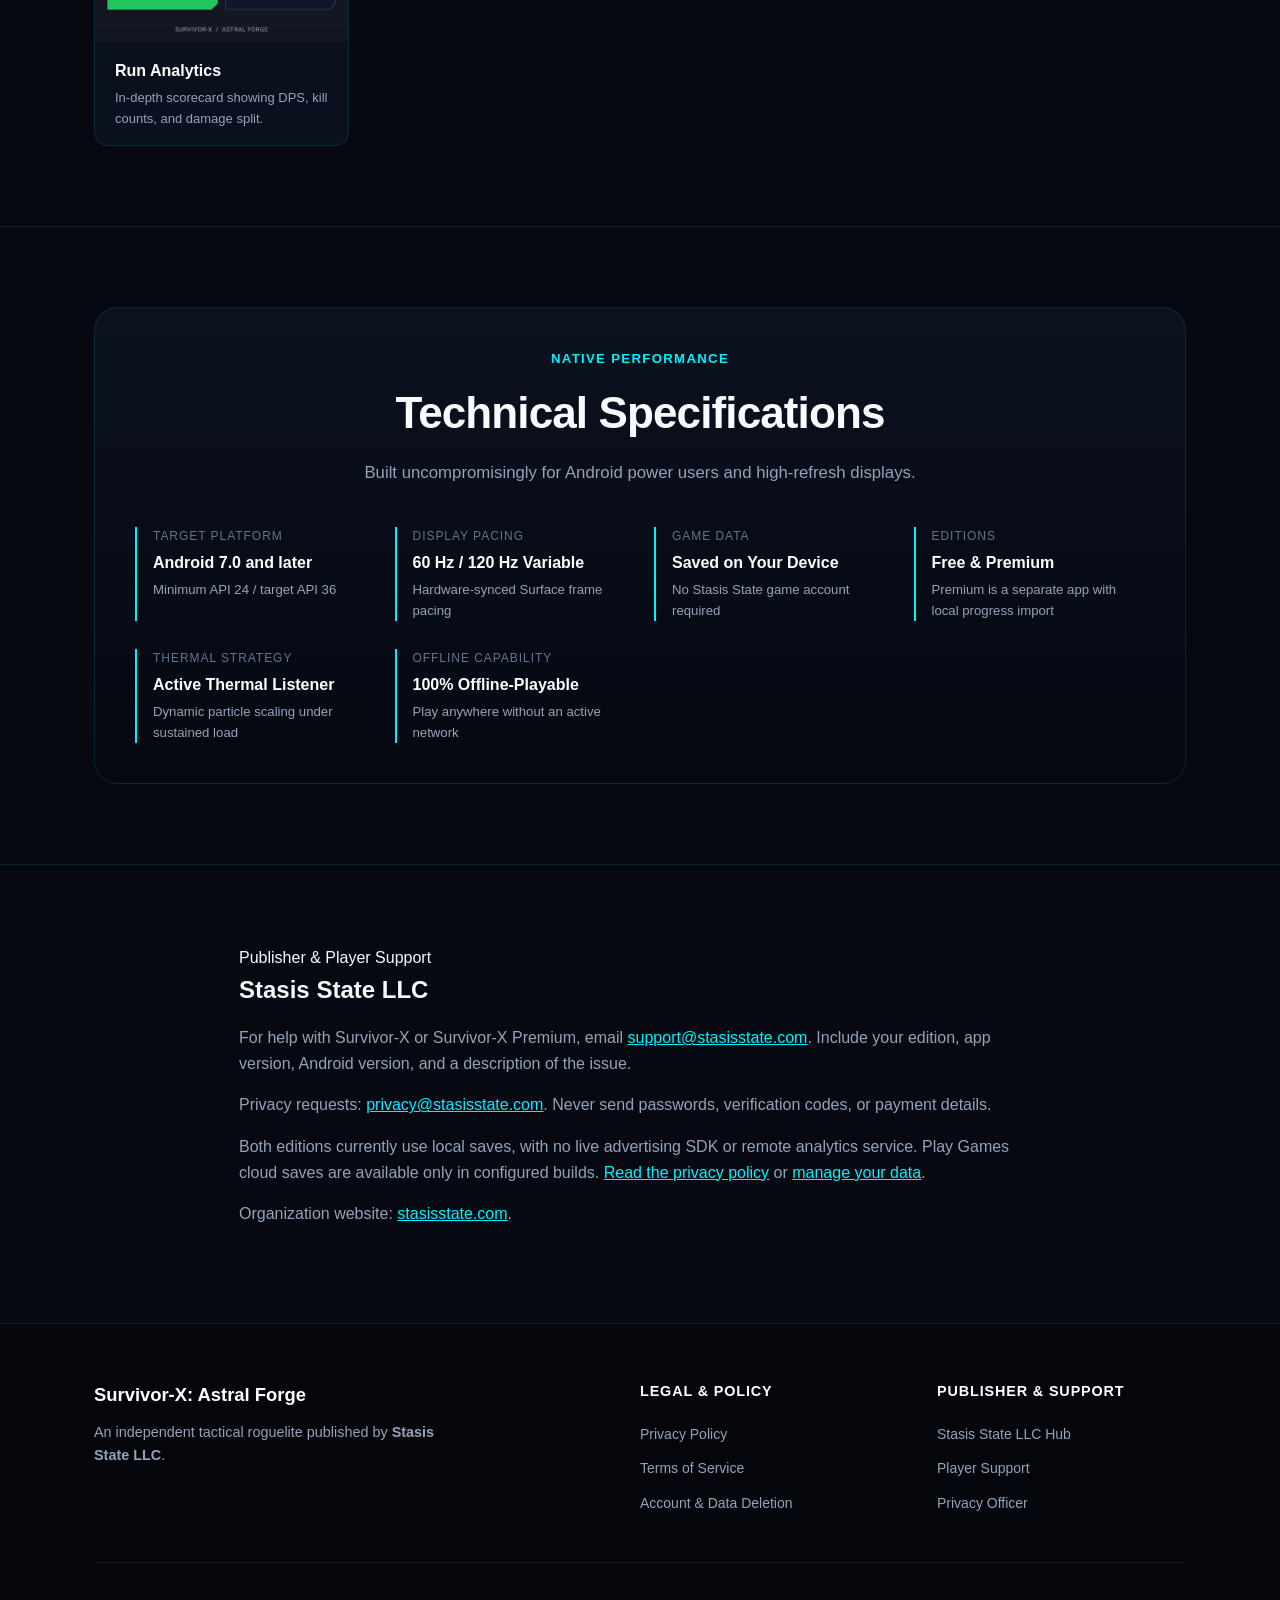
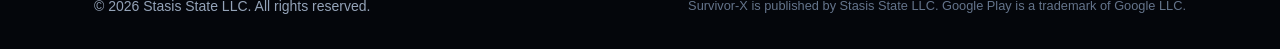
==== commit ff36d2e3: "feat: publish Survivor-X privacy and support pages" ====
--- a/index.html
+++ b/index.html
@@ -32,13 +32,14 @@
         <ul class="nav-links">
           <li><a href="#features">Features</a></li>
           <li><a href="#screenshots">Screenshots</a></li>
-          <li><a href="#specs">Engine Specs</a></li>
+          <li><a href="privacy.html">Privacy</a></li>
+          <li><a href="#support">Support</a></li>
           <li>
             <a href="https://stasisstate.com" target="_blank" rel="noopener noreferrer" class="parent-llc-badge">
               By Stasis State LLC &nearr;
             </a>
           </li>
-          <li><a href="#download" class="btn btn-forge btn-sm">Get on Android</a></li>
+          <li><a href="#support" class="btn btn-forge btn-sm">Contact Publisher</a></li>
         </ul>
       </nav>
     </div>
@@ -57,11 +58,11 @@
         </p>
 
         <div class="hero-actions" id="download">
-          <a href="#" class="btn btn-forge">
+          <a href="#support" class="btn btn-forge">
             <svg width="20" height="20" viewBox="0 0 24 24" fill="currentColor">
               <path d="M3.609 1.814L13.792 12 3.61 22.186a2.38 2.38 0 0 1-.61-1.637V3.451c0-.628.224-1.218.609-1.637zM15.207 13.414l2.457 2.457-11.45 6.44 8.993-8.897zm0-2.828L6.214 1.689l11.45 6.44-2.457 2.457zm1.414 1.414l3.657 2.057c1.028.578 1.028 1.523 0 2.101l-3.657 2.057-2.122-2.121 2.122-2.094z"/>
             </svg>
-            Google Play Store
+            Ask About Availability
           </a>
           <a href="#features" class="btn btn-outline">Explore Gameplay</a>
         </div>
@@ -80,8 +81,8 @@
             <div class="meta-stat-lbl">Display Pacing</div>
           </div>
           <div>
-            <div class="meta-stat-val">&lt; 20 MB</div>
-            <div class="meta-stat-lbl">Install Footprint</div>
+            <div class="meta-stat-val">Offline</div>
+            <div class="meta-stat-lbl">Playable Without Sign-in</div>
           </div>
         </div>
       </div>
@@ -234,8 +235,8 @@
           <div class="specs-grid">
             <div class="spec-cell">
               <div class="spec-title">Target Platform</div>
-              <div class="spec-val">Android 7.0 to Android 14+</div>
-              <div class="spec-detail">minSdk = 24 / targetSdk = 34</div>
+              <div class="spec-val">Android 7.0 and later</div>
+              <div class="spec-detail">Minimum API 24 / target API 36</div>
             </div>
 
             <div class="spec-cell">
@@ -245,15 +246,15 @@
             </div>
 
             <div class="spec-cell">
-              <div class="spec-title">Memory Footprint</div>
-              <div class="spec-val">&lt; 80 MB Runtime RAM</div>
-              <div class="spec-detail">Strict zero dynamic GC allocations in wave</div>
-            </div>
-
-            <div class="spec-cell">
-              <div class="spec-title">Binary Size</div>
-              <div class="spec-val">&lt; 20 MB Download</div>
-              <div class="spec-detail">Instant install, zero bloated downloads</div>
+              <div class="spec-title">Game Data</div>
+              <div class="spec-val">Saved on Your Device</div>
+              <div class="spec-detail">No Stasis State game account required</div>
+            </div>
+
+            <div class="spec-cell">
+              <div class="spec-title">Editions</div>
+              <div class="spec-val">Free &amp; Premium</div>
+              <div class="spec-detail">Premium is a separate app with local progress import</div>
             </div>
 
             <div class="spec-cell">
@@ -269,6 +270,16 @@
             </div>
           </div>
         </div>
+      </div>
+    </section>
+    <section class="section" id="support">
+      <div class="container support-panel">
+        <div class="sub-title">Publisher &amp; Player Support</div>
+        <h2>Stasis State LLC</h2>
+        <p>For help with Survivor-X or Survivor-X Premium, email <a href="mailto:support@stasisstate.com">support@stasisstate.com</a>. Include your edition, app version, Android version, and a description of the issue.</p>
+        <p>Privacy requests: <a href="mailto:privacy@stasisstate.com">privacy@stasisstate.com</a>. Never send passwords, verification codes, or payment details.</p>
+        <p>Both editions currently use local saves, with no live advertising SDK or remote analytics service. Play Games cloud saves are available only in configured builds. <a href="privacy.html">Read the privacy policy</a> or <a href="data-deletion.html">manage your data</a>.</p>
+        <p>Organization website: <a href="https://stasisstate.com/">stasisstate.com</a>.</p>
       </div>
     </section>
   </main>
@@ -287,9 +298,9 @@
         <div class="footer-col">
           <h5>Legal & Policy</h5>
           <ul class="footer-links">
-            <li><a href="https://stasisstate.com/privacy.html#survivor-x" target="_blank" rel="noopener noreferrer">Privacy Policy</a></li>
+            <li><a href="privacy.html">Privacy Policy</a></li>
             <li><a href="https://stasisstate.com/terms.html" target="_blank" rel="noopener noreferrer">Terms of Service</a></li>
-            <li><a href="https://stasisstate.com/data-deletion.html#survivor-x" target="_blank" rel="noopener noreferrer">Account & Data Deletion</a></li>
+            <li><a href="data-deletion.html">Account & Data Deletion</a></li>
           </ul>
         </div>
 
@@ -308,7 +319,7 @@
           &copy; <span id="year">2026</span> Stasis State LLC. All rights reserved.
         </div>
         <div style="color: var(--text-dim); font-size: 0.8rem;">
-          Survivor-X is a registered software project of Stasis State LLC. Google Play is a trademark of Google LLC.
+          Survivor-X is published by Stasis State LLC. Google Play is a trademark of Google LLC.
         </div>
       </div>
     </div>
--- a/styles.css
+++ b/styles.css
@@ -525,3 +525,17 @@
     grid-template-columns: 1fr;
   }
 }
+
+/* Support and public policy pages */
+.support-panel, .policy-container { max-width: 850px; }
+.support-panel p, .policy-container p, .policy-container li { color: var(--text-muted); margin: 1rem 0; }
+.support-panel a, .policy-container a, .footer-bottom a { color: var(--accent-cyan); overflow-wrap: anywhere; }
+.policy-container { padding-top: 3rem; padding-bottom: 4rem; }
+.policy-container h1 { font-size: clamp(2rem, 5vw, 3rem); }
+.policy-container h2 { margin-top: 2rem; font-size: 1.4rem; }
+.policy-container ul, .policy-container ol { padding-left: 1.5rem; }
+a:focus-visible { outline: 2px solid var(--accent-cyan); outline-offset: 4px; }
+@media (max-width: 960px) {
+  .nav-wrapper { height: auto; min-height: 4.75rem; flex-wrap: wrap; gap: 1rem; padding-top: 1rem; padding-bottom: 1rem; }
+  .nav-links { display: flex; flex-wrap: wrap; gap: 1rem; }
+}
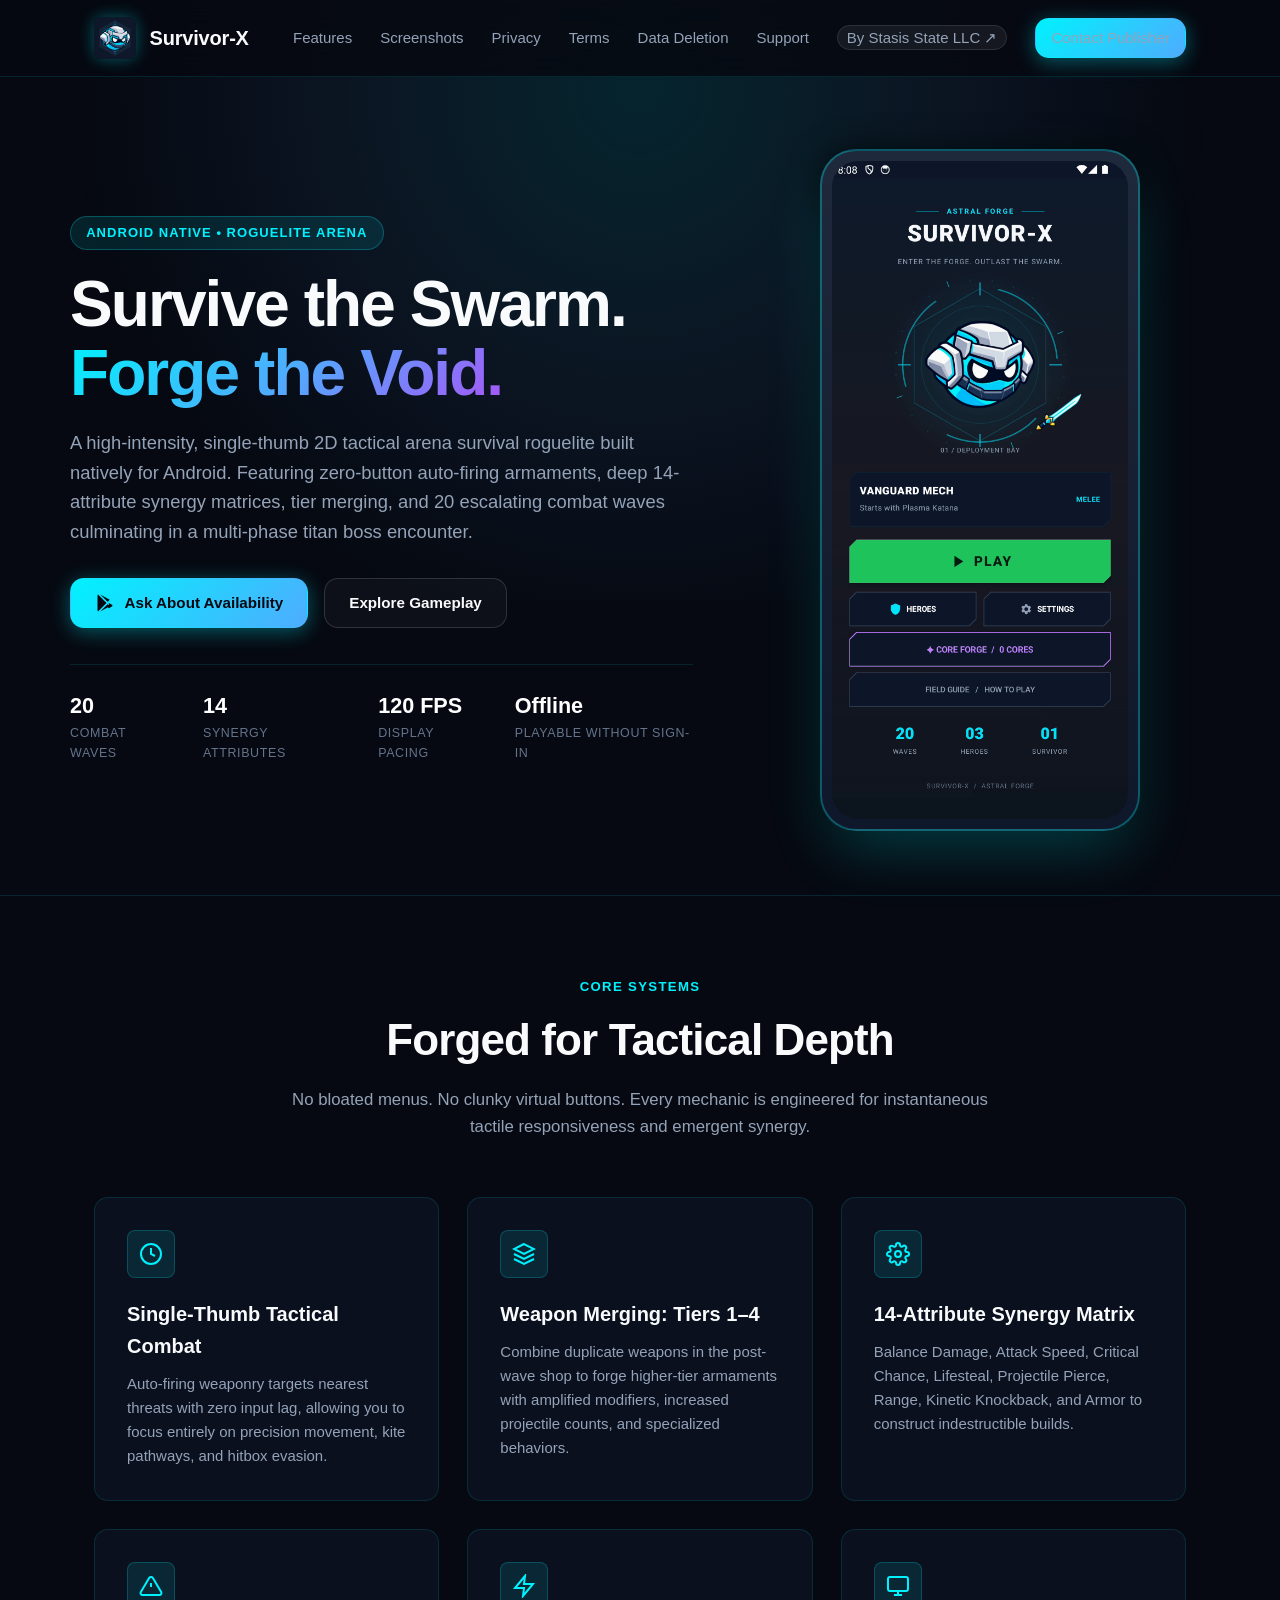
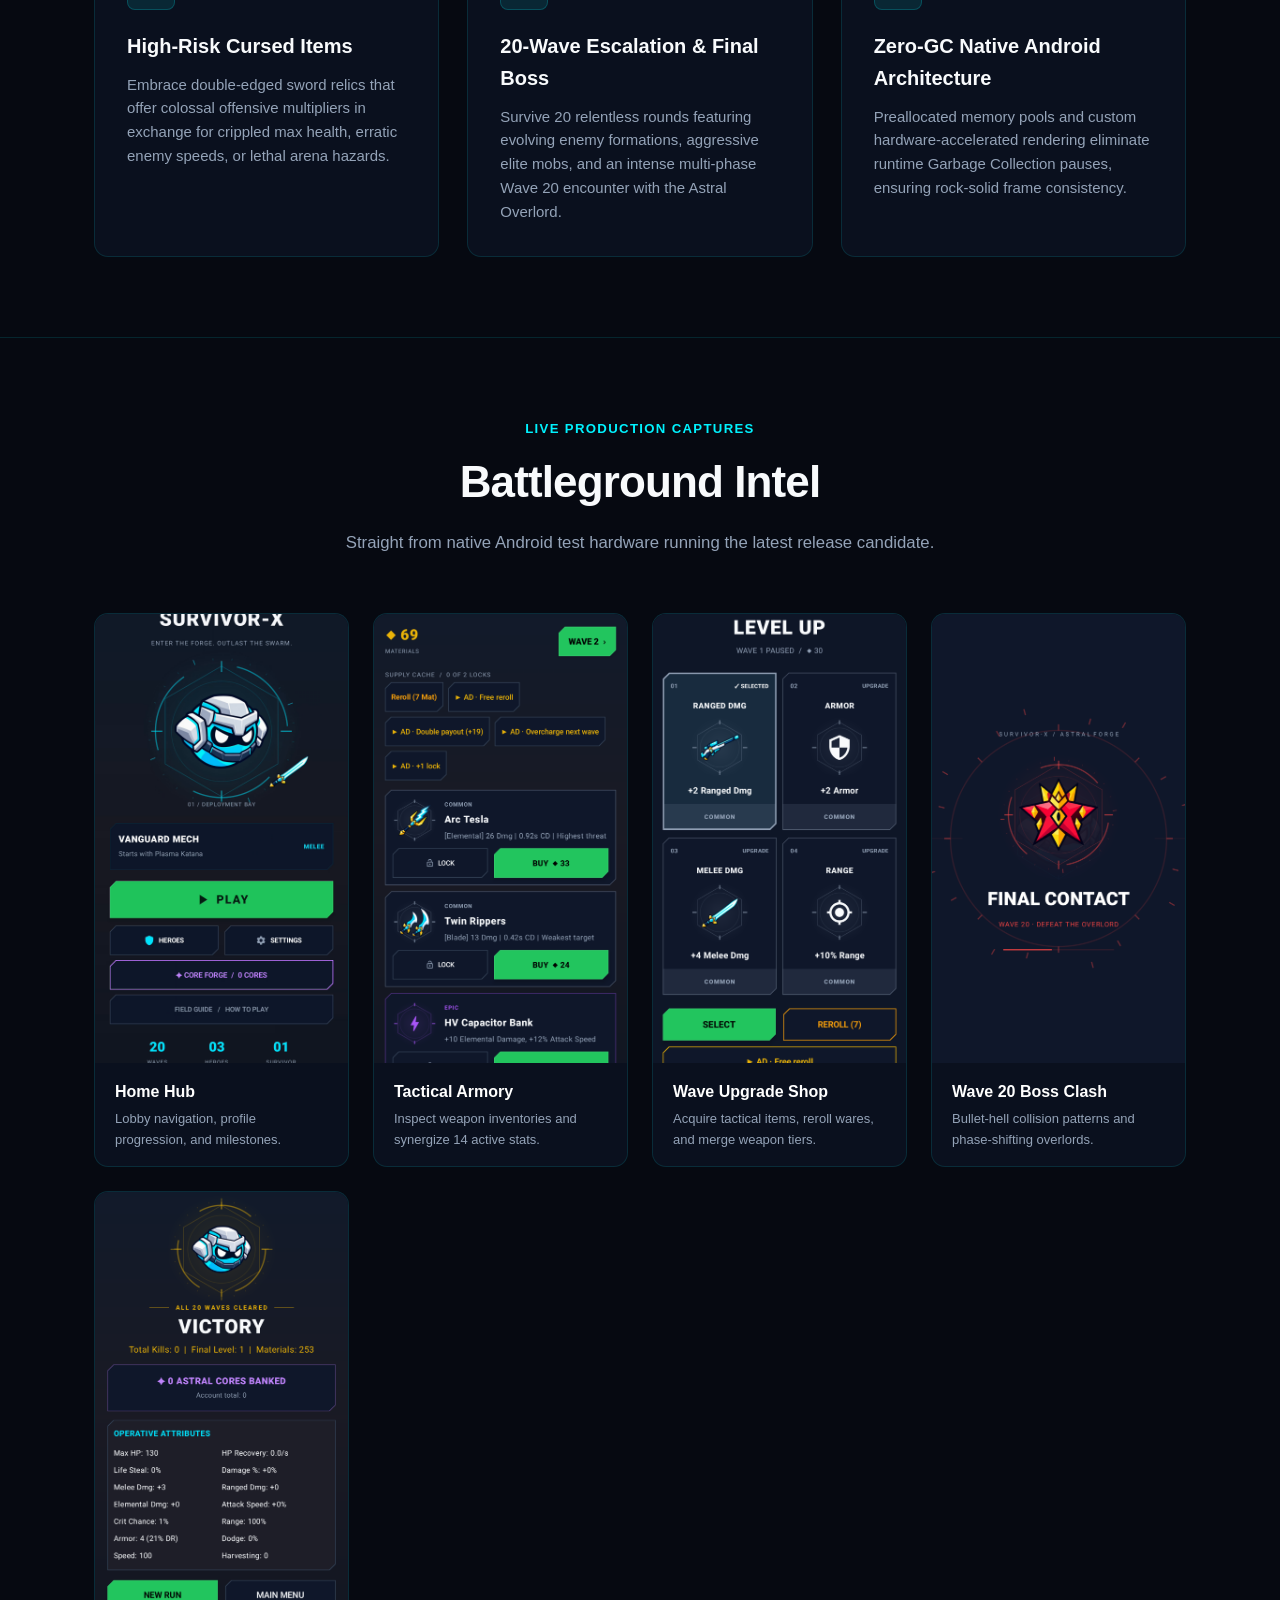
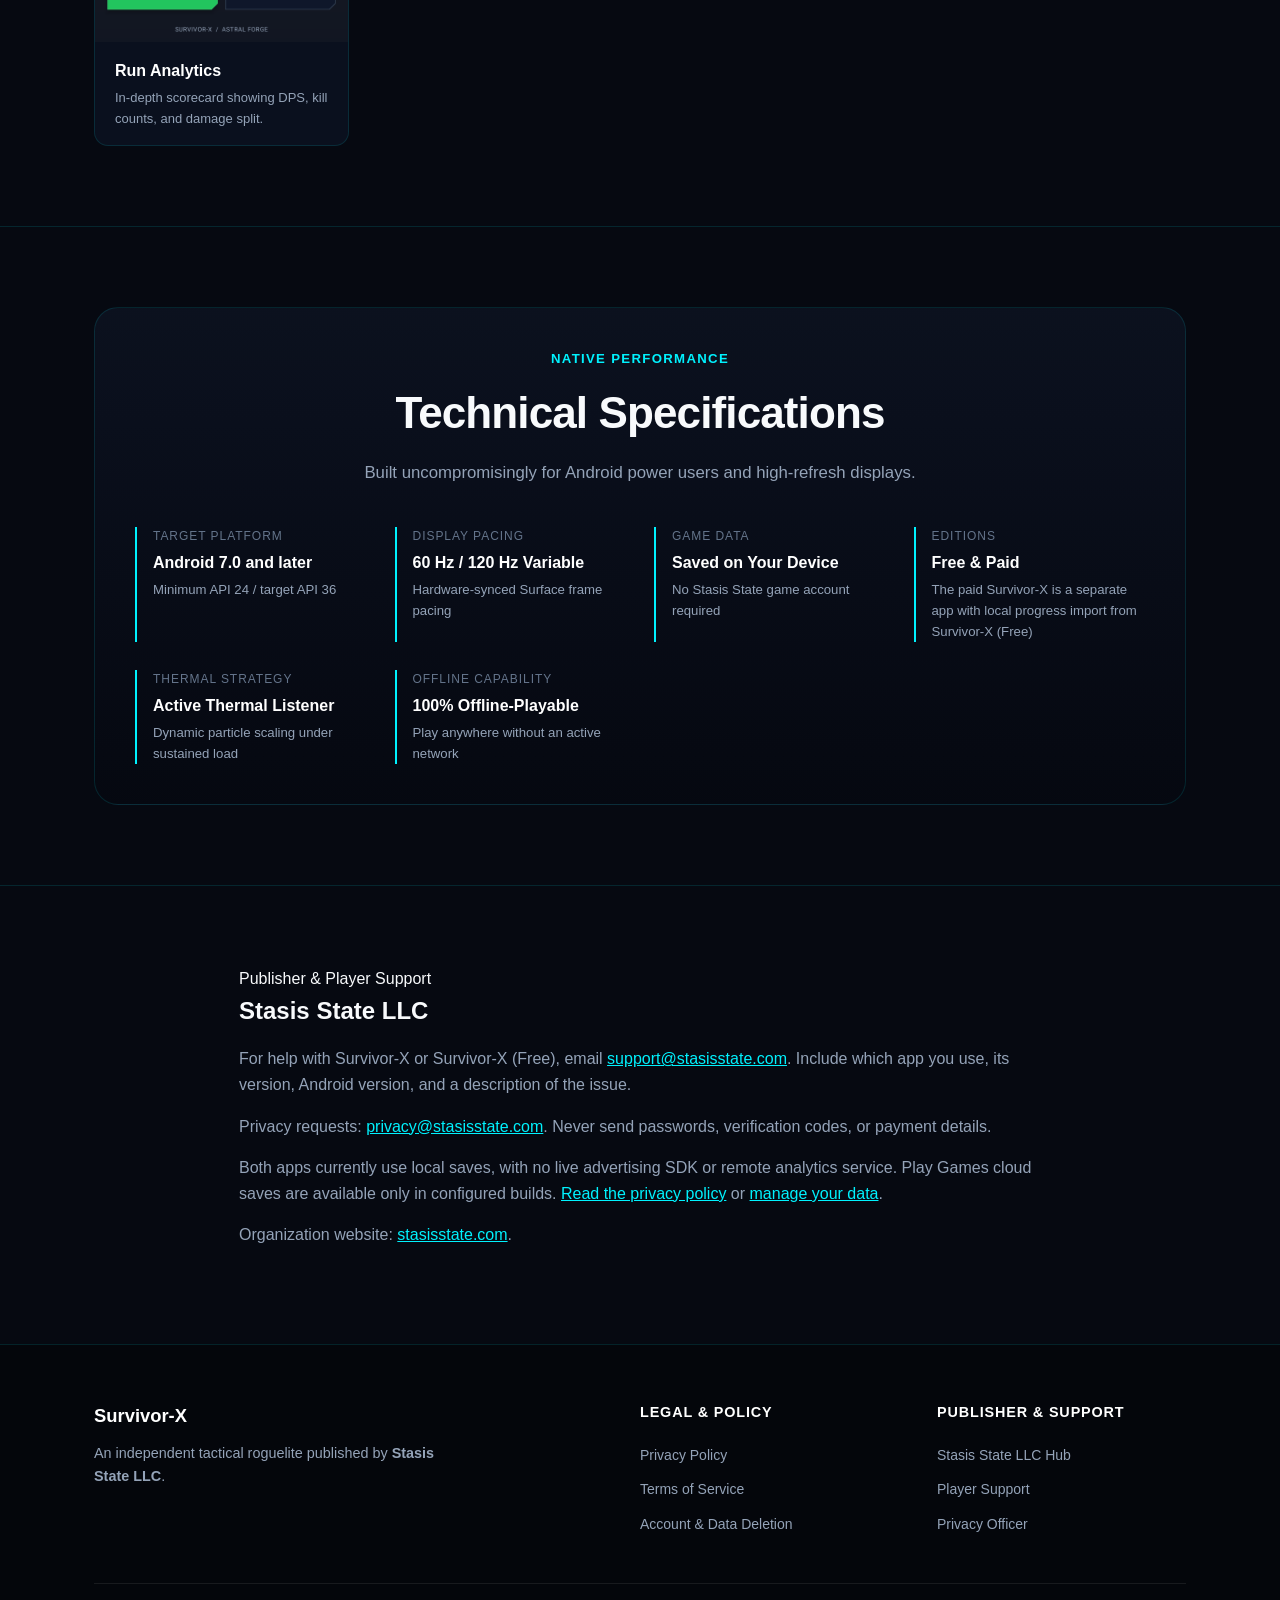
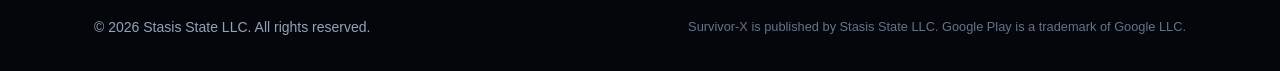
==== commit d6dc61f6: "docs: make survivorx.stasisstate.com the single home of the Survivor-X terms, privacy and deletion p" ====
--- a/index.html
+++ b/index.html
@@ -3,13 +3,13 @@
 <head>
   <meta charset="UTF-8" />
   <meta name="viewport" content="width=device-width, initial-scale=1.0" />
-  <title>Survivor-X: Astral Forge — Tactical Arena Survival Roguelite for Android</title>
-  <meta name="description" content="Survivor-X: Astral Forge is a high-intensity single-thumb arena survival roguelite built natively for Android. Zero-button auto-firing weapons, 14-attribute synergies, and 20 escalating combat rounds." />
+  <title>Survivor-X — Tactical Arena Survival Roguelite for Android</title>
+  <meta name="description" content="Survivor-X is a high-intensity single-thumb arena survival roguelite built natively for Android. Zero-button auto-firing weapons, 14-attribute synergies, and 20 escalating combat rounds." />
   <meta name="robots" content="index, follow" />
 
   <!-- Open Graph -->
   <meta property="og:type" content="website" />
-  <meta property="og:title" content="Survivor-X: Astral Forge — Tactical Roguelite" />
+  <meta property="og:title" content="Survivor-X — Tactical Roguelite" />
   <meta property="og:description" content="Survive the Swarm. Forge the Synergy. Conquer the Void. Native Android 120 FPS arena survival." />
   <meta property="og:url" content="https://survivorx.stasisstate.com/" />
   <meta property="og:image" content="https://survivorx.stasisstate.com/assets/screenshot_home.png" />
@@ -25,7 +25,7 @@
     <div class="container nav-wrapper">
       <a href="index.html" class="brand-link" aria-label="Survivor-X Home">
         <img src="assets/ui_app_icon_512.png" alt="Survivor-X Icon" class="brand-logo-img" />
-        <span>Survivor-X <span style="color: var(--accent-cyan); font-weight: 500; font-size: 0.95rem;">Astral Forge</span></span>
+        <span>Survivor-X</span>
       </a>
 
       <nav aria-label="Main Navigation">
@@ -33,6 +33,8 @@
           <li><a href="#features">Features</a></li>
           <li><a href="#screenshots">Screenshots</a></li>
           <li><a href="privacy.html">Privacy</a></li>
+          <li><a href="terms.html">Terms</a></li>
+          <li><a href="data-deletion.html">Data Deletion</a></li>
           <li><a href="#support">Support</a></li>
           <li>
             <a href="https://stasisstate.com" target="_blank" rel="noopener noreferrer" class="parent-llc-badge">
@@ -89,7 +91,7 @@
 
       <div class="hero-visual">
         <div class="phone-mockup">
-          <img src="assets/screenshot_home.png" alt="Survivor-X Astral Forge Home Screen" />
+          <img src="assets/screenshot_home.png" alt="Survivor-X Home Screen" />
         </div>
       </div>
     </section>
@@ -175,14 +177,14 @@
         <div class="section-header">
           <div class="sub-title">Live Production Captures</div>
           <h2>Battleground Intel</h2>
-          <p>Straight from native Android test hardware running the latest Astral Forge release candidate.</p>
+          <p>Straight from native Android test hardware running the latest release candidate.</p>
         </div>
 
         <div class="gallery-grid">
           <div class="gallery-card">
-            <img src="assets/screenshot_home.png" alt="Astral Forge Main Hub" loading="lazy" />
-            <div class="gallery-card-body">
-              <h4>Astral Forge Hub</h4>
+            <img src="assets/screenshot_home.png" alt="Survivor-X Main Hub" loading="lazy" />
+            <div class="gallery-card-body">
+              <h4>Home Hub</h4>
               <p>Lobby navigation, profile progression, and milestones.</p>
             </div>
           </div>
@@ -253,8 +255,8 @@
 
             <div class="spec-cell">
               <div class="spec-title">Editions</div>
-              <div class="spec-val">Free &amp; Premium</div>
-              <div class="spec-detail">Premium is a separate app with local progress import</div>
+              <div class="spec-val">Free &amp; Paid</div>
+              <div class="spec-detail">The paid Survivor-X is a separate app with local progress import from Survivor-X (Free)</div>
             </div>
 
             <div class="spec-cell">
@@ -276,9 +278,9 @@
       <div class="container support-panel">
         <div class="sub-title">Publisher &amp; Player Support</div>
         <h2>Stasis State LLC</h2>
-        <p>For help with Survivor-X or Survivor-X Premium, email <a href="mailto:support@stasisstate.com">support@stasisstate.com</a>. Include your edition, app version, Android version, and a description of the issue.</p>
+        <p>For help with Survivor-X or Survivor-X (Free), email <a href="mailto:support@stasisstate.com">support@stasisstate.com</a>. Include which app you use, its version, Android version, and a description of the issue.</p>
         <p>Privacy requests: <a href="mailto:privacy@stasisstate.com">privacy@stasisstate.com</a>. Never send passwords, verification codes, or payment details.</p>
-        <p>Both editions currently use local saves, with no live advertising SDK or remote analytics service. Play Games cloud saves are available only in configured builds. <a href="privacy.html">Read the privacy policy</a> or <a href="data-deletion.html">manage your data</a>.</p>
+        <p>Both apps currently use local saves, with no live advertising SDK or remote analytics service. Play Games cloud saves are available only in configured builds. <a href="privacy.html">Read the privacy policy</a> or <a href="data-deletion.html">manage your data</a>.</p>
         <p>Organization website: <a href="https://stasisstate.com/">stasisstate.com</a>.</p>
       </div>
     </section>
@@ -289,7 +291,7 @@
     <div class="container">
       <div class="footer-top">
         <div class="footer-brand">
-          <h4>Survivor-X: Astral Forge</h4>
+          <h4>Survivor-X</h4>
           <p>
             An independent tactical roguelite published by <strong>Stasis State LLC</strong>.
           </p>
@@ -299,7 +301,7 @@
           <h5>Legal & Policy</h5>
           <ul class="footer-links">
             <li><a href="privacy.html">Privacy Policy</a></li>
-            <li><a href="https://stasisstate.com/terms.html" target="_blank" rel="noopener noreferrer">Terms of Service</a></li>
+            <li><a href="terms.html">Terms of Service</a></li>
             <li><a href="data-deletion.html">Account & Data Deletion</a></li>
           </ul>
         </div>
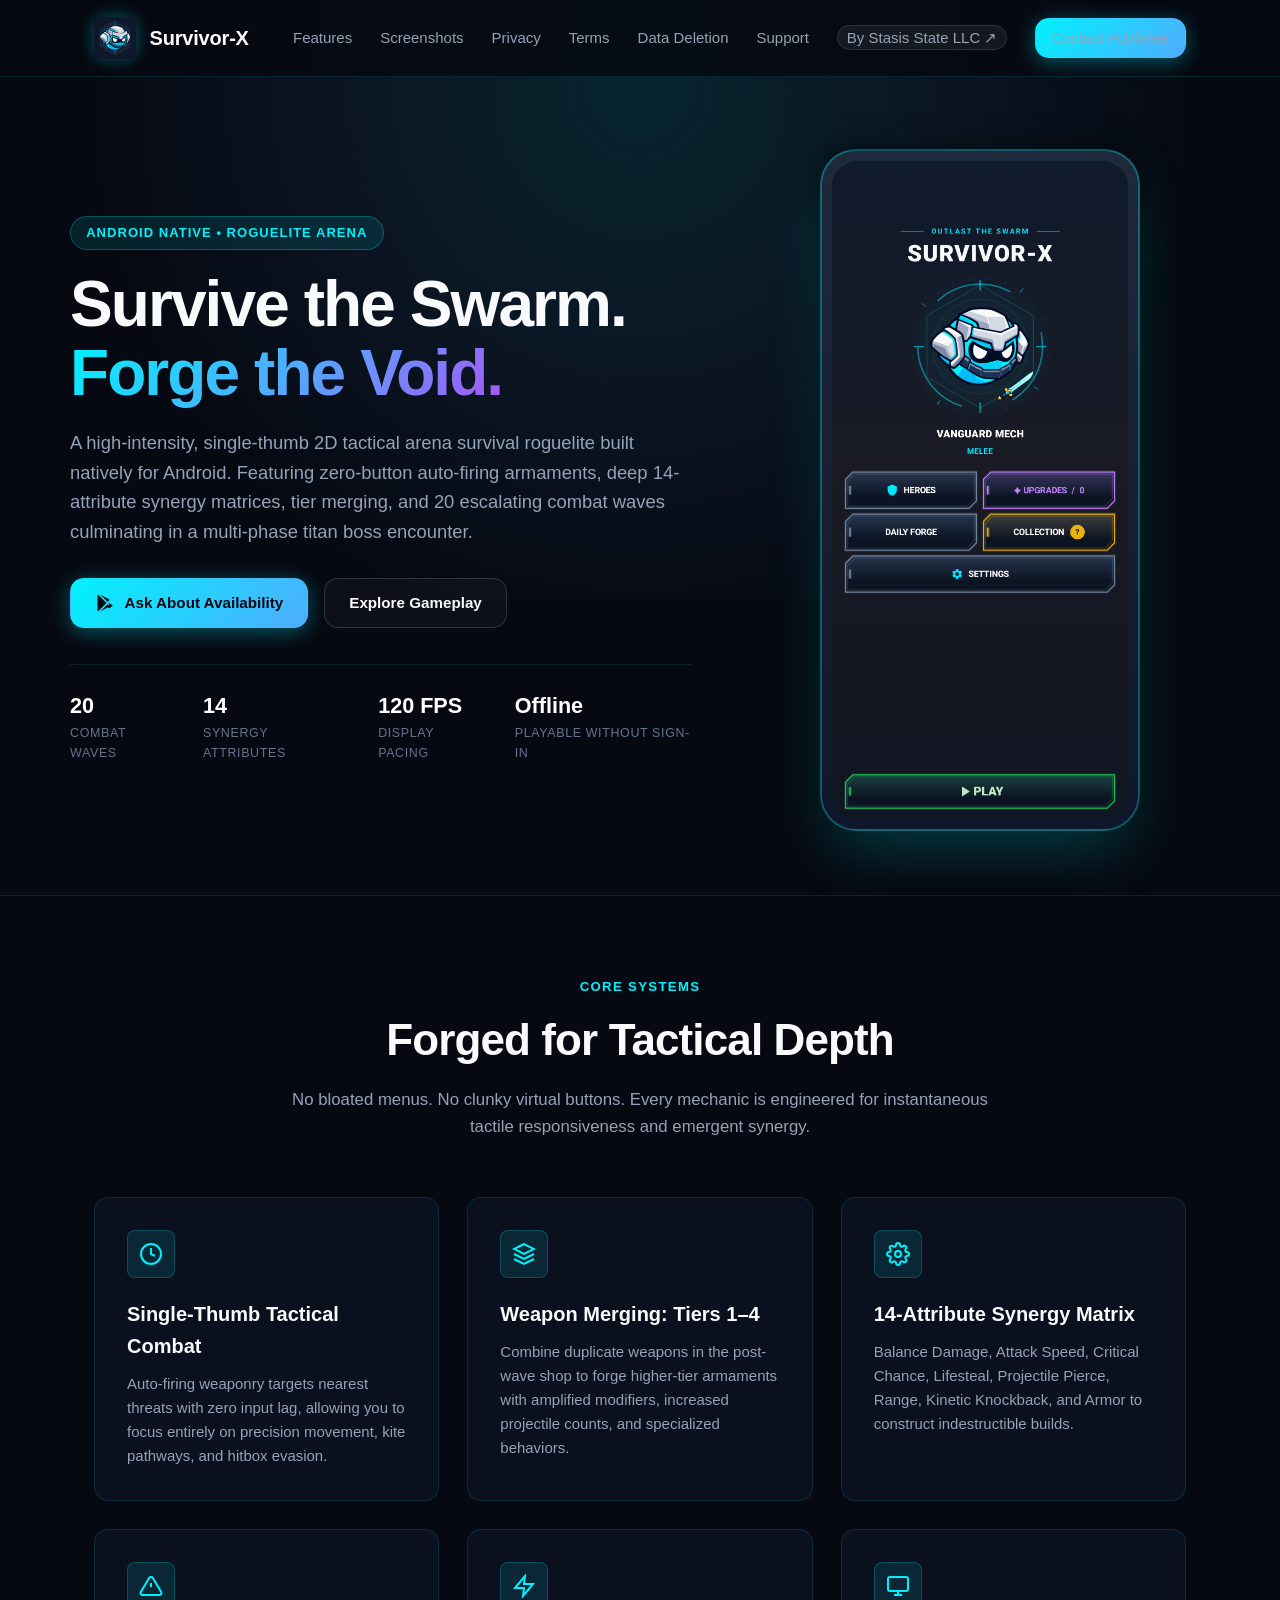
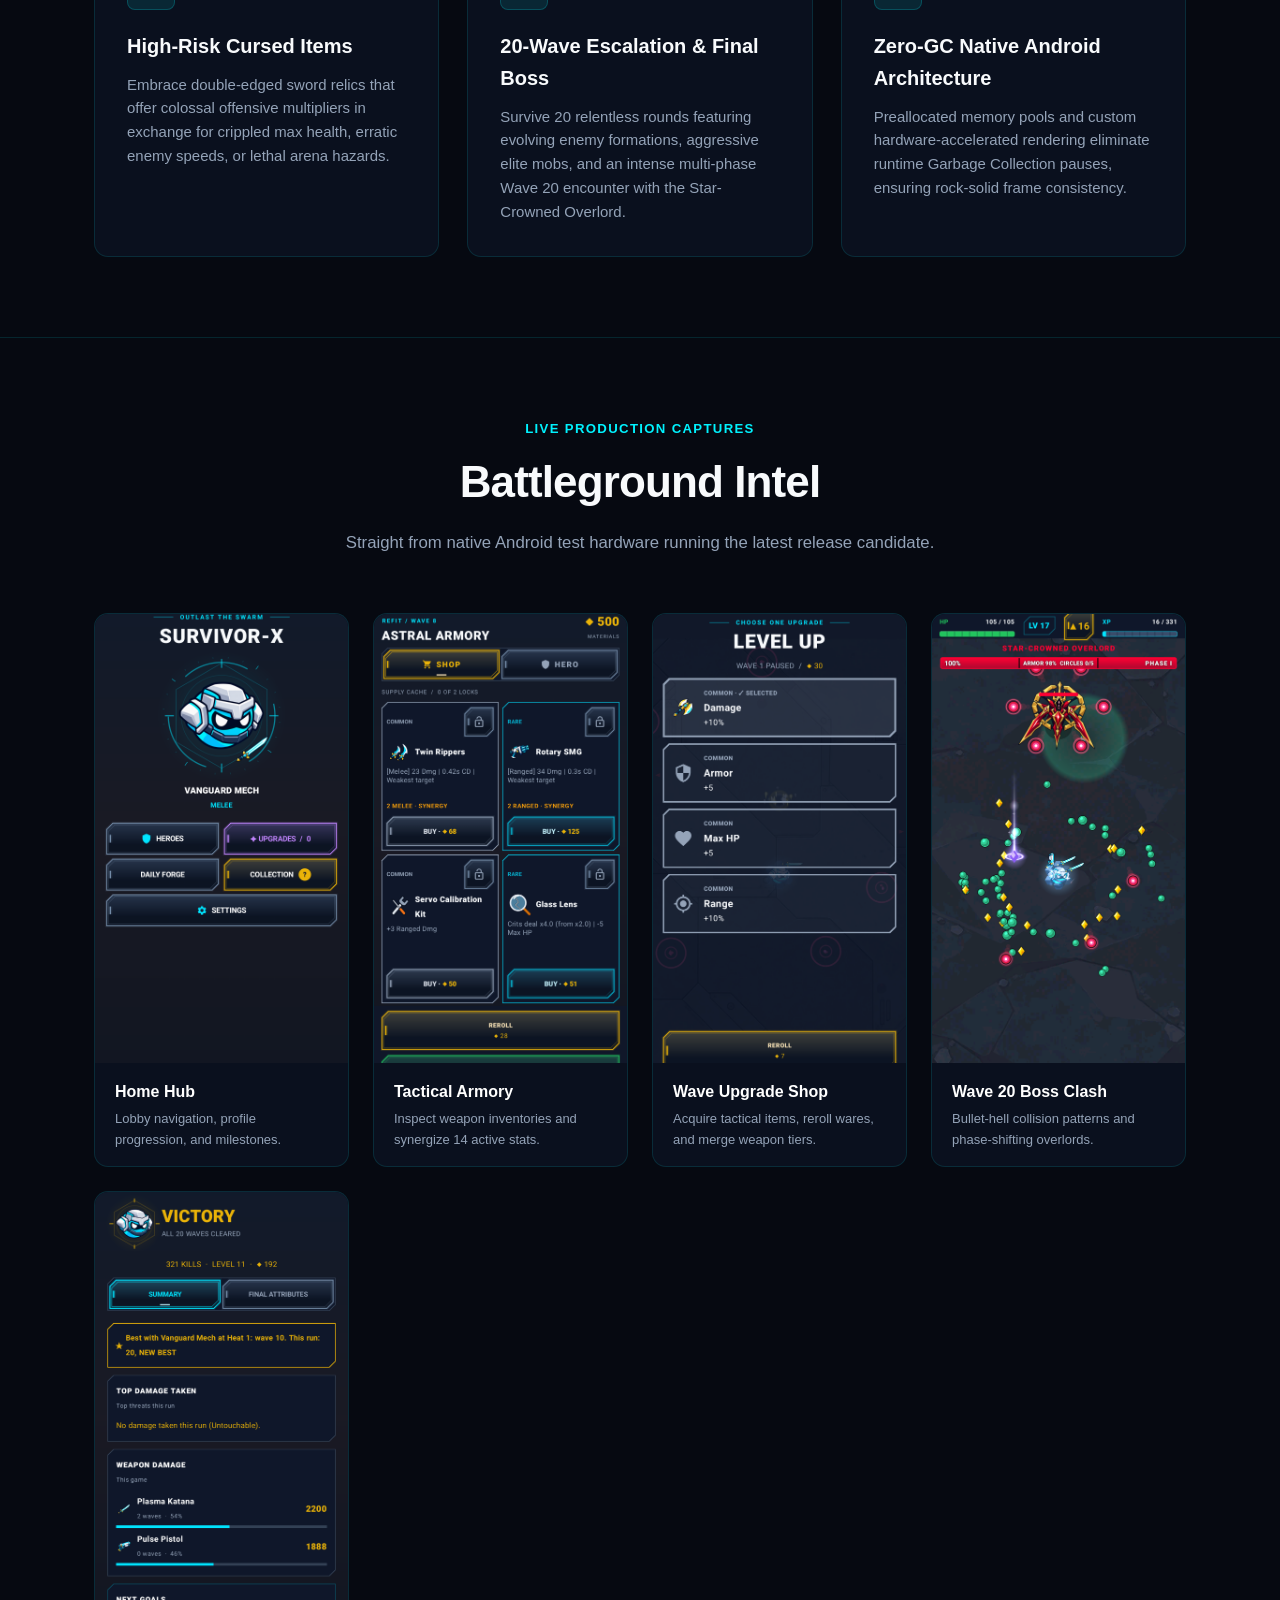
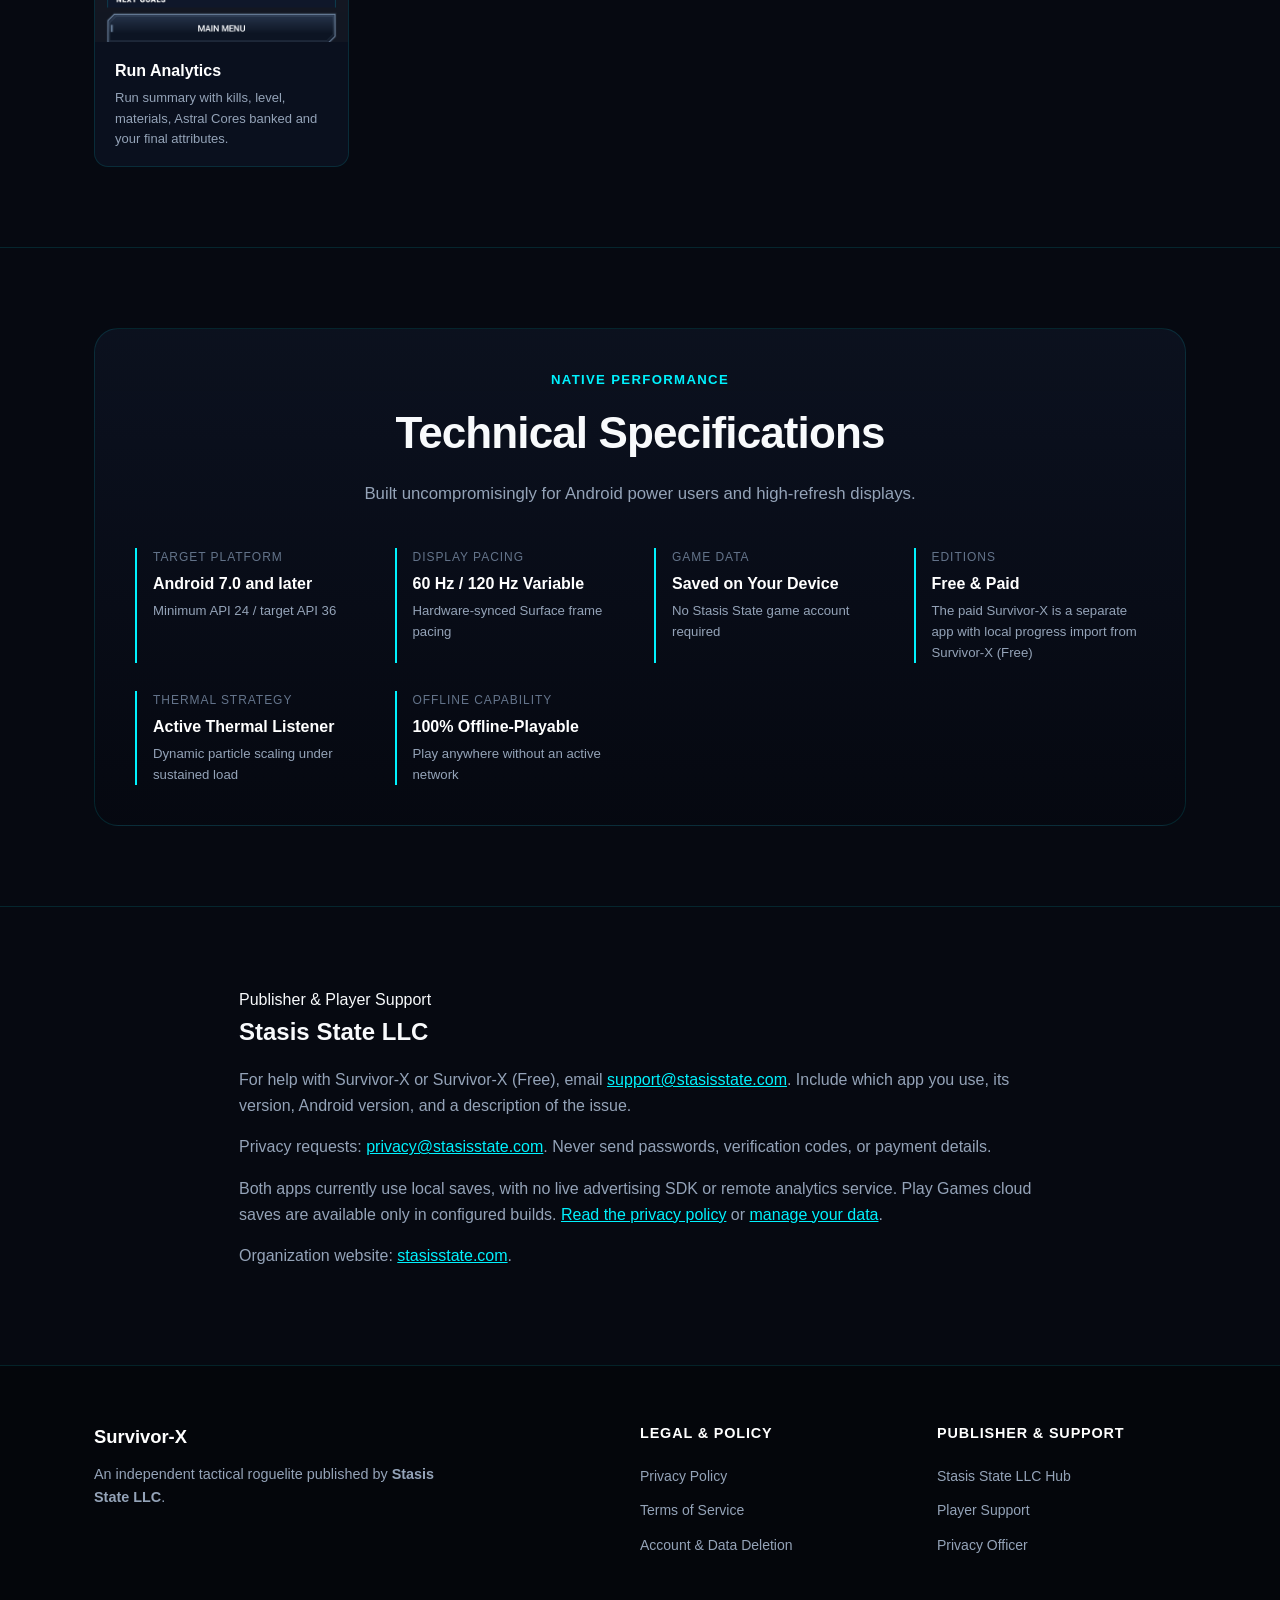
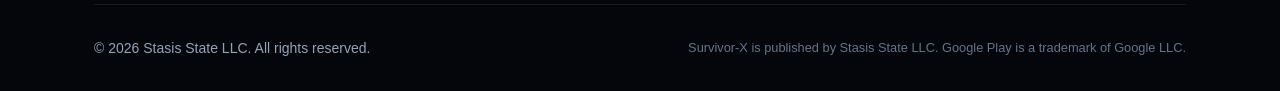
==== commit ea2257d3: "Name the final boss correctly and describe the victory screen as it is Co-Authored-By: Claude Sonnet" ====
--- a/index.html
+++ b/index.html
@@ -154,7 +154,7 @@
             </div>
             <h3>20-Wave Escalation & Final Boss</h3>
             <p>
-              Survive 20 relentless rounds featuring evolving enemy formations, aggressive elite mobs, and an intense multi-phase Wave 20 encounter with the Astral Overlord.
+              Survive 20 relentless rounds featuring evolving enemy formations, aggressive elite mobs, and an intense multi-phase Wave 20 encounter with the Star-Crowned Overlord.
             </p>
           </div>
 
@@ -217,7 +217,7 @@
             <img src="assets/screenshot_victory.png" alt="Victory Run Statistics" loading="lazy" />
             <div class="gallery-card-body">
               <h4>Run Analytics</h4>
-              <p>In-depth scorecard showing DPS, kill counts, and damage split.</p>
+              <p>Run summary with kills, level, materials, Astral Cores banked and your final attributes.</p>
             </div>
           </div>
         </div>
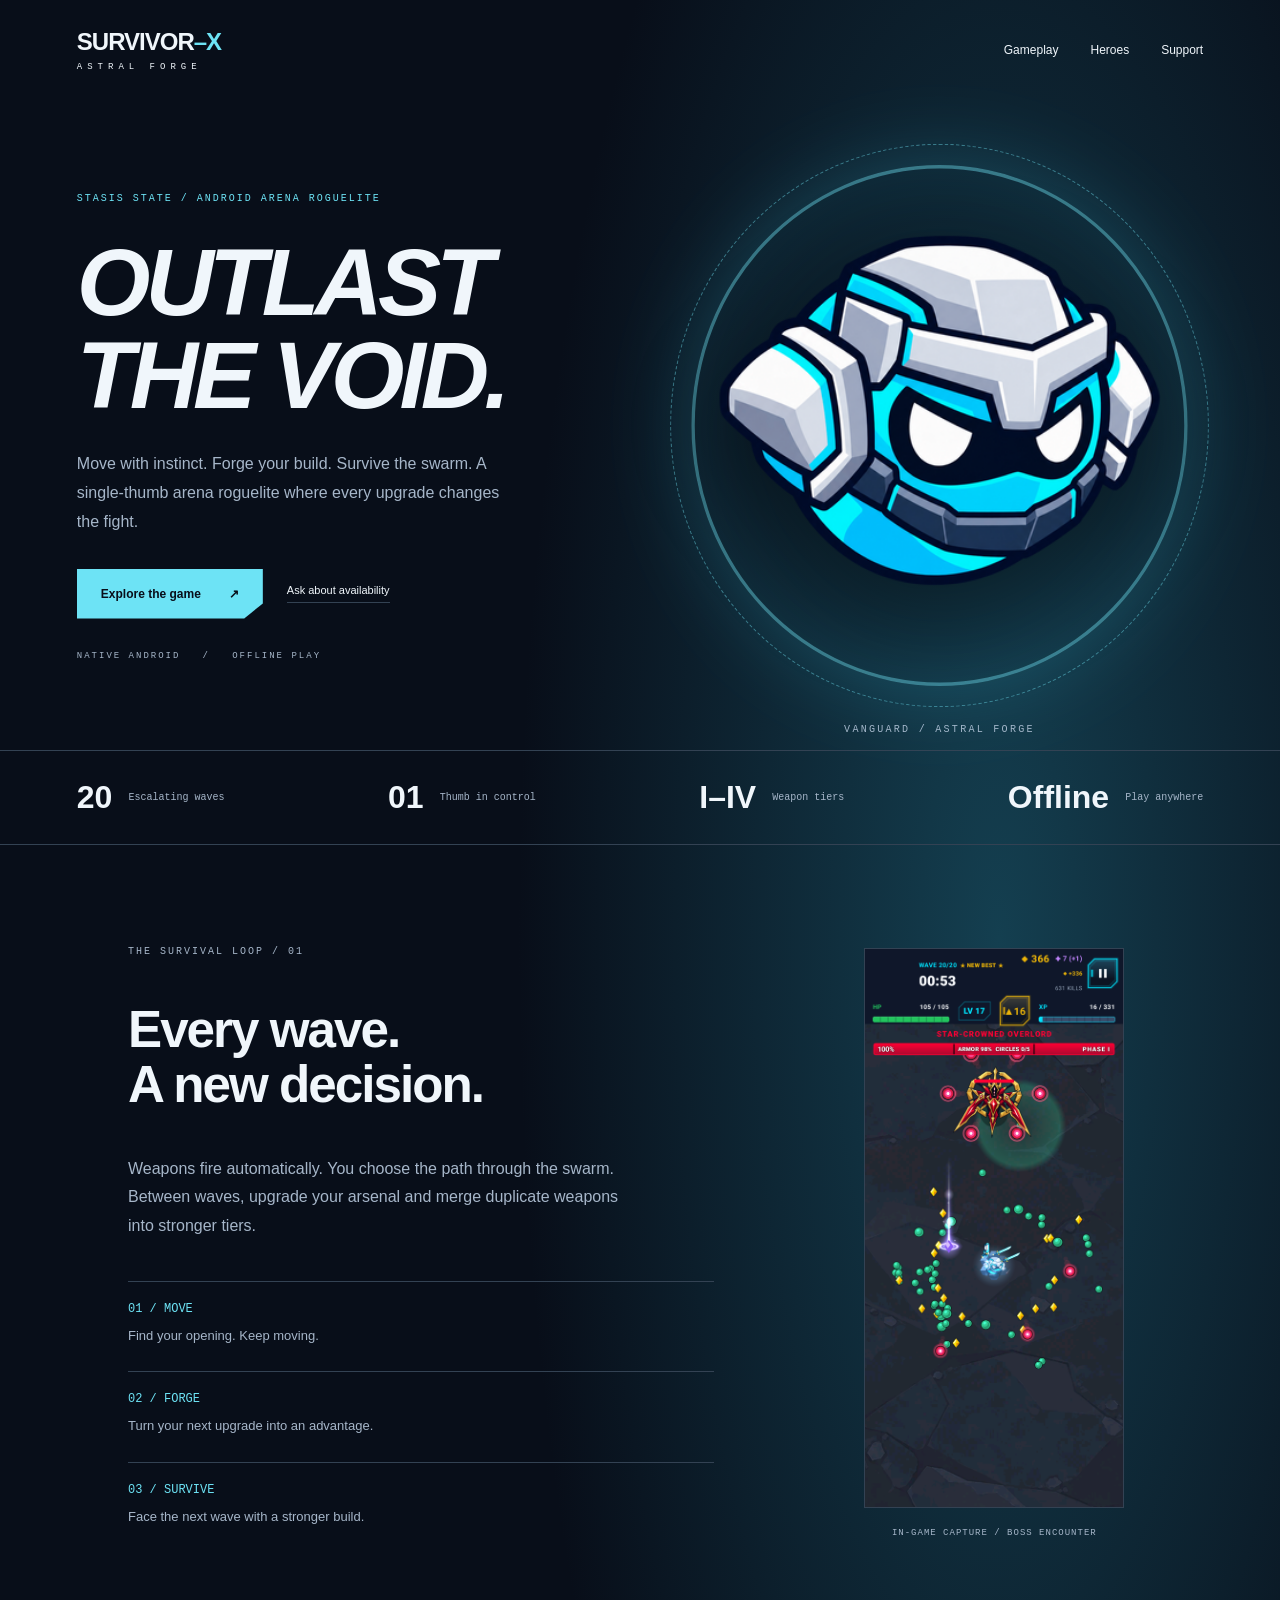
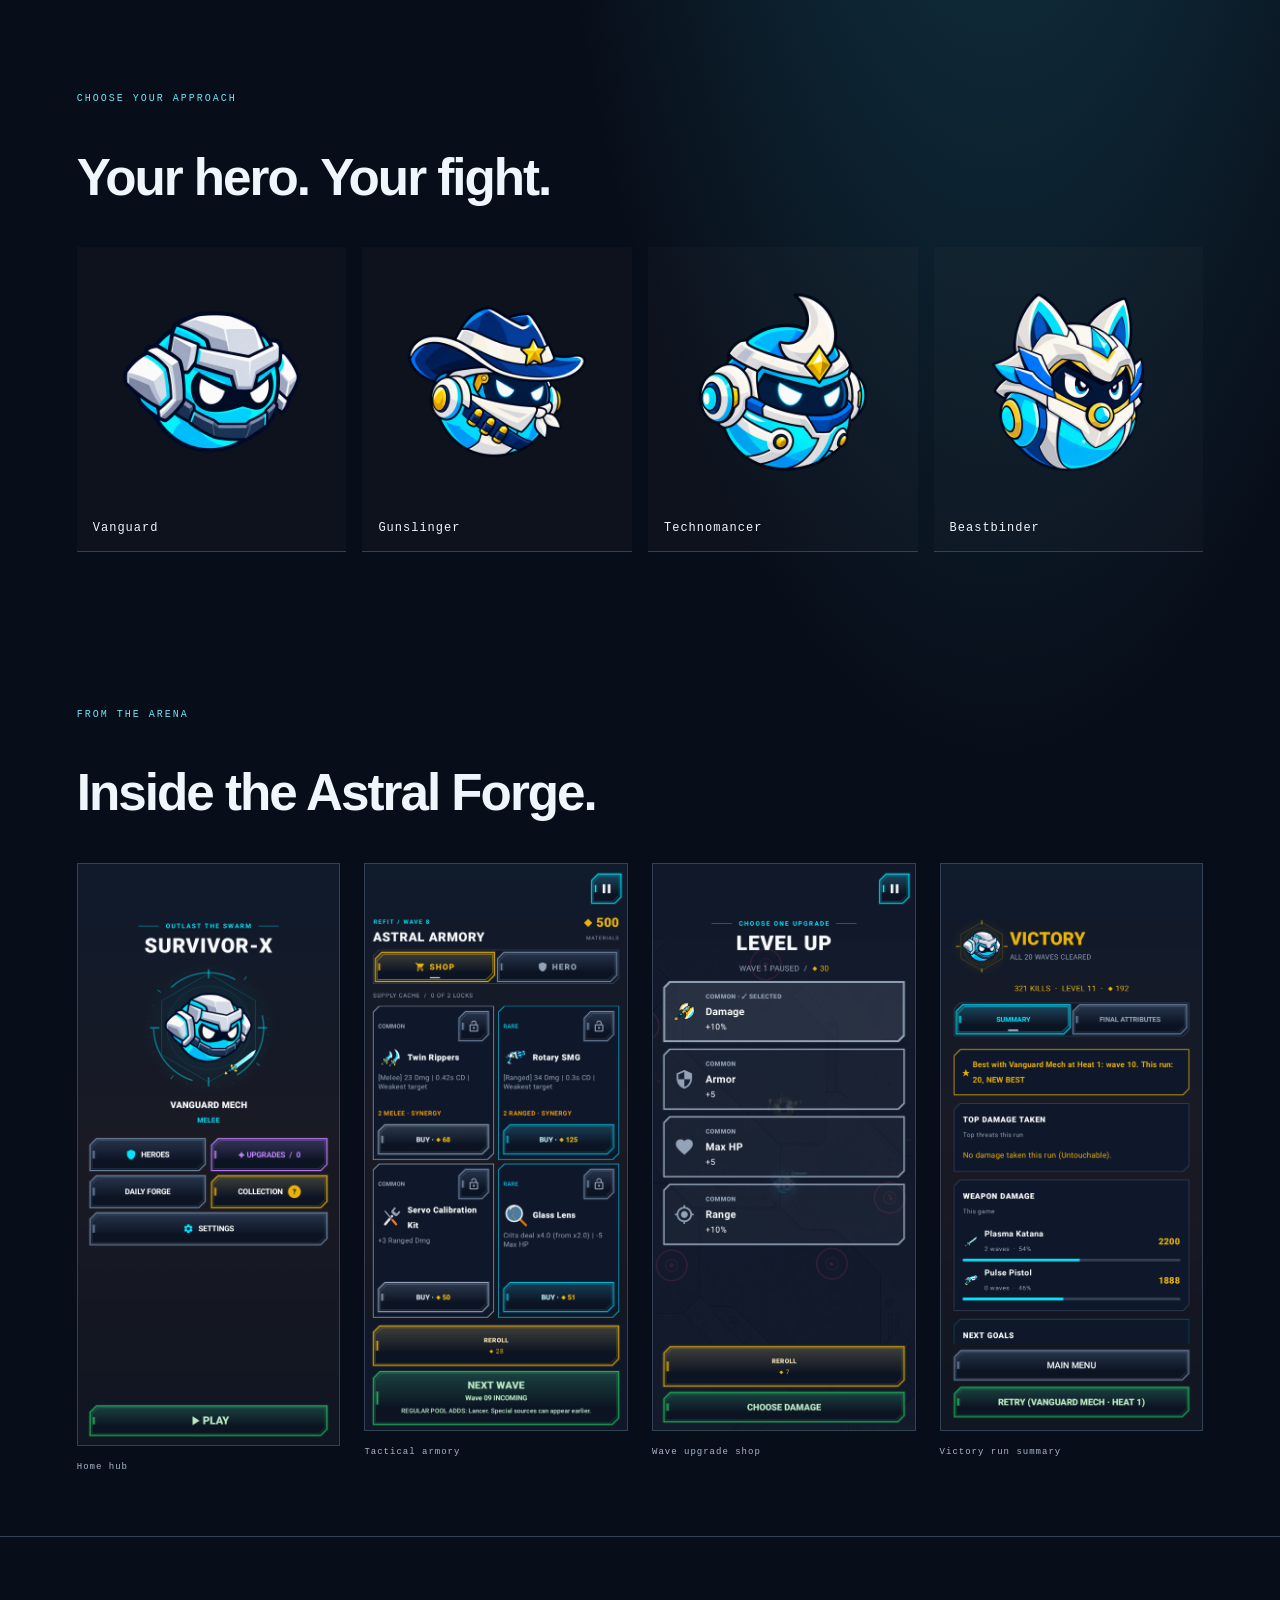
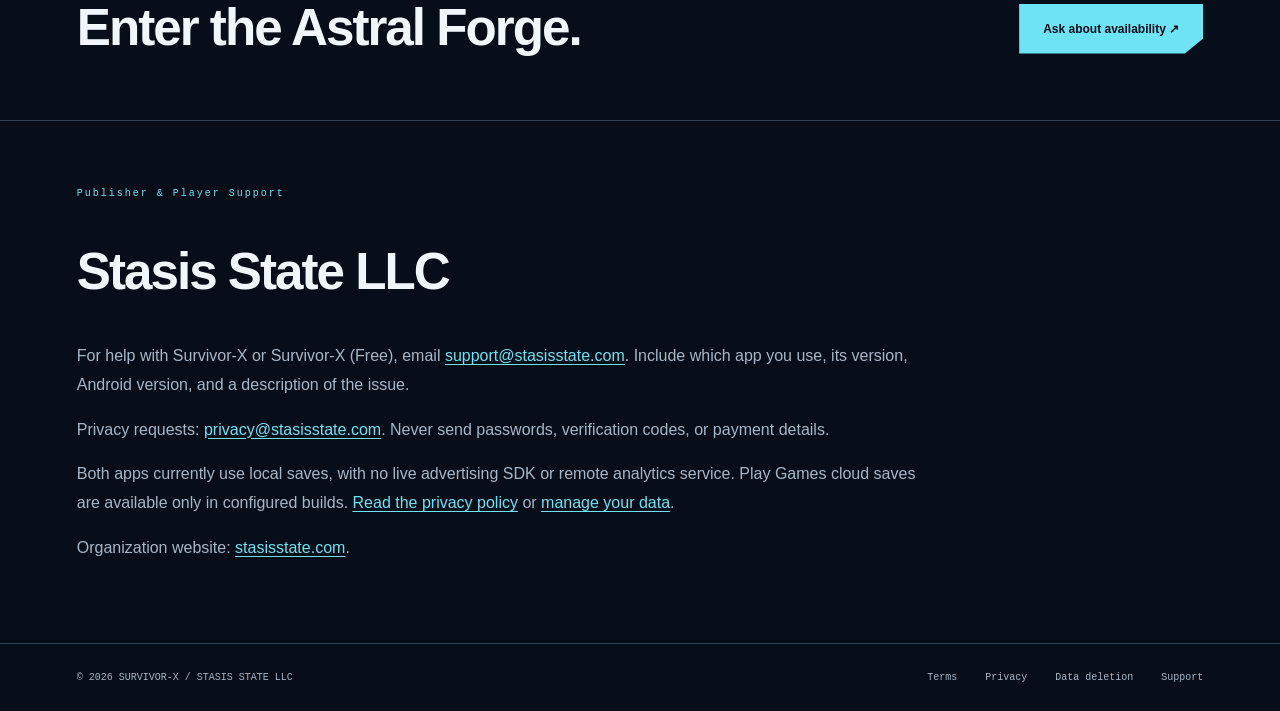
==== commit 7dce0888: "feat: refresh homepage with cinematic hero roster" ====
--- a/index.html
+++ b/index.html
@@ -14,269 +14,136 @@
   <meta property="og:url" content="https://survivorx.stasisstate.com/" />
   <meta property="og:image" content="https://survivorx.stasisstate.com/assets/screenshot_home.png" />
 
-  <link rel="stylesheet" href="styles.css" />
+  <link rel="canonical" href="https://survivorx.stasisstate.com/" />
+  <link rel="stylesheet" href="home.css" />
   <link rel="icon" type="image/png" href="assets/ui_app_icon_512.png" />
 </head>
-<body>
-  <div class="nebula-glow" aria-hidden="true"></div>
+<body class="cinematic">
+<a class="skip-link" href="#main">Skip to content</a>
 
-  <!-- Header -->
-  <header class="site-header">
-    <div class="container nav-wrapper">
-      <a href="index.html" class="brand-link" aria-label="Survivor-X Home">
-        <img src="assets/ui_app_icon_512.png" alt="Survivor-X Icon" class="brand-logo-img" />
-        <span>Survivor-X</span>
-      </a>
-
-      <nav aria-label="Main Navigation">
-        <ul class="nav-links">
-          <li><a href="#features">Features</a></li>
-          <li><a href="#screenshots">Screenshots</a></li>
-          <li><a href="privacy.html">Privacy</a></li>
-          <li><a href="terms.html">Terms</a></li>
-          <li><a href="data-deletion.html">Data Deletion</a></li>
-          <li><a href="#support">Support</a></li>
-          <li>
-            <a href="https://stasisstate.com" target="_blank" rel="noopener noreferrer" class="parent-llc-badge">
-              By Stasis State LLC &nearr;
-            </a>
-          </li>
-          <li><a href="#support" class="btn btn-forge btn-sm">Contact Publisher</a></li>
-        </ul>
-      </nav>
-    </div>
-  </header>
-
-  <main>
-    <!-- Hero Section -->
-    <section class="hero container">
-      <div class="hero-content">
-        <div class="hero-pill">
-          <span>Android Native &bull; Roguelite Arena</span>
-        </div>
-        <h1>Survive the Swarm. <span class="text-gradient">Forge the Void.</span></h1>
-        <p class="hero-tagline">
-          A high-intensity, single-thumb 2D tactical arena survival roguelite built natively for Android. Featuring zero-button auto-firing armaments, deep 14-attribute synergy matrices, tier merging, and 20 escalating combat waves culminating in a multi-phase titan boss encounter.
-        </p>
-
-        <div class="hero-actions" id="download">
-          <a href="#support" class="btn btn-forge">
-            <svg width="20" height="20" viewBox="0 0 24 24" fill="currentColor">
-              <path d="M3.609 1.814L13.792 12 3.61 22.186a2.38 2.38 0 0 1-.61-1.637V3.451c0-.628.224-1.218.609-1.637zM15.207 13.414l2.457 2.457-11.45 6.44 8.993-8.897zm0-2.828L6.214 1.689l11.45 6.44-2.457 2.457zm1.414 1.414l3.657 2.057c1.028.578 1.028 1.523 0 2.101l-3.657 2.057-2.122-2.121 2.122-2.094z"/>
-            </svg>
-            Ask About Availability
-          </a>
-          <a href="#features" class="btn btn-outline">Explore Gameplay</a>
-        </div>
-
-        <div class="hero-meta-strip">
-          <div>
-            <div class="meta-stat-val">20</div>
-            <div class="meta-stat-lbl">Combat Waves</div>
-          </div>
-          <div>
-            <div class="meta-stat-val">14</div>
-            <div class="meta-stat-lbl">Synergy Attributes</div>
-          </div>
-          <div>
-            <div class="meta-stat-val">120 FPS</div>
-            <div class="meta-stat-lbl">Display Pacing</div>
-          </div>
-          <div>
-            <div class="meta-stat-val">Offline</div>
-            <div class="meta-stat-lbl">Playable Without Sign-in</div>
-          </div>
-        </div>
-      </div>
-
-      <div class="hero-visual">
-        <div class="phone-mockup">
-          <img src="assets/screenshot_home.png" alt="Survivor-X Home Screen" />
-        </div>
-      </div>
-    </section>
-
-    <!-- Core Gameplay Features -->
-    <section class="section" id="features">
-      <div class="container">
-        <div class="section-header">
-          <div class="sub-title">Core Systems</div>
-          <h2>Forged for Tactical Depth</h2>
-          <p>
-            No bloated menus. No clunky virtual buttons. Every mechanic is engineered for instantaneous tactile responsiveness and emergent synergy.
-          </p>
-        </div>
-
-        <div class="features-grid">
-          <div class="feature-card">
-            <div class="feature-icon-badge" aria-hidden="true">
-              <svg width="24" height="24" viewBox="0 0 24 24" fill="none" stroke="currentColor" stroke-width="2"><circle cx="12" cy="12" r="10"></circle><polyline points="12 6 12 12 16 14"></polyline></svg>
-            </div>
-            <h3>Single-Thumb Tactical Combat</h3>
-            <p>
-              Auto-firing weaponry targets nearest threats with zero input lag, allowing you to focus entirely on precision movement, kite pathways, and hitbox evasion.
-            </p>
-          </div>
-
-          <div class="feature-card">
-            <div class="feature-icon-badge" aria-hidden="true">
-              <svg width="24" height="24" viewBox="0 0 24 24" fill="none" stroke="currentColor" stroke-width="2"><path d="M12 2L2 7l10 5 10-5-10-5zM2 17l10 5 10-5M2 12l10 5 10-5"></path></svg>
-            </div>
-            <h3>Weapon Merging: Tiers 1–4</h3>
-            <p>
-              Combine duplicate weapons in the post-wave shop to forge higher-tier armaments with amplified modifiers, increased projectile counts, and specialized behaviors.
-            </p>
-          </div>
-
-          <div class="feature-card">
-            <div class="feature-icon-badge" aria-hidden="true">
-              <svg width="24" height="24" viewBox="0 0 24 24" fill="none" stroke="currentColor" stroke-width="2"><circle cx="12" cy="12" r="3"></circle><path d="M19.4 15a1.65 1.65 0 0 0 .33 1.82l.06.06a2 2 0 0 1 0 2.83 2 2 0 0 1-2.83 0l-.06-.06a1.65 1.65 0 0 0-1.82-.33 1.65 1.65 0 0 0-1 1.51V21a2 2 0 0 1-2 2 2 2 0 0 1-2-2v-.09A1.65 1.65 0 0 0 9 19.4a1.65 1.65 0 0 0-1.82.33l-.06.06a2 2 0 0 1-2.83 0 2 2 0 0 1 0-2.83l.06-.06a1.65 1.65 0 0 0 .33-1.82 1.65 1.65 0 0 0-1.51-1H3a2 2 0 0 1-2-2 2 2 0 0 1 2-2h.09A1.65 1.65 0 0 0 4.6 9a1.65 1.65 0 0 0-.33-1.82l-.06-.06a2 2 0 0 1 0-2.83 2 2 0 0 1 2.83 0l.06.06a1.65 1.65 0 0 0 1.82.33H9a1.65 1.65 0 0 0 1-1.51V3a2 2 0 0 1 2-2 2 2 0 0 1 2 2v.09a1.65 1.65 0 0 0 1 1.51 1.65 1.65 0 0 0 1.82-.33l.06-.06a2 2 0 0 1 2.83 0 2 2 0 0 1 0 2.83l-.06.06a1.65 1.65 0 0 0-.33 1.82V9a1.65 1.65 0 0 0 1.51 1H21a2 2 0 0 1 2 2 2 2 0 0 1-2 2h-.09a1.65 1.65 0 0 0-1.51 1z"></path></svg>
-            </div>
-            <h3>14-Attribute Synergy Matrix</h3>
-            <p>
-              Balance Damage, Attack Speed, Critical Chance, Lifesteal, Projectile Pierce, Range, Kinetic Knockback, and Armor to construct indestructible builds.
-            </p>
-          </div>
-
-          <div class="feature-card">
-            <div class="feature-icon-badge" aria-hidden="true">
-              <svg width="24" height="24" viewBox="0 0 24 24" fill="none" stroke="currentColor" stroke-width="2"><path d="M10.29 3.86L1.82 18a2 2 0 0 0 1.71 3h16.94a2 2 0 0 0 1.71-3L13.71 3.86a2 2 0 0 0-3.42 0z"></path><line x1="12" y1="9" x2="12" y2="13"></line><line x1="12" y1="17" x2="12.01" y2="17"></line></svg>
-            </div>
-            <h3>High-Risk Cursed Items</h3>
-            <p>
-              Embrace double-edged sword relics that offer colossal offensive multipliers in exchange for crippled max health, erratic enemy speeds, or lethal arena hazards.
-            </p>
-          </div>
-
-          <div class="feature-card">
-            <div class="feature-icon-badge" aria-hidden="true">
-              <svg width="24" height="24" viewBox="0 0 24 24" fill="none" stroke="currentColor" stroke-width="2"><polygon points="13 2 3 14 12 14 11 22 21 10 12 10 13 2"></polygon></svg>
-            </div>
-            <h3>20-Wave Escalation & Final Boss</h3>
-            <p>
-              Survive 20 relentless rounds featuring evolving enemy formations, aggressive elite mobs, and an intense multi-phase Wave 20 encounter with the Star-Crowned Overlord.
-            </p>
-          </div>
-
-          <div class="feature-card">
-            <div class="feature-icon-badge" aria-hidden="true">
-              <svg width="24" height="24" viewBox="0 0 24 24" fill="none" stroke="currentColor" stroke-width="2"><rect x="2" y="3" width="20" height="14" rx="2" ry="2"></rect><line x1="8" y1="21" x2="16" y2="21"></line><line x1="12" y1="17" x2="12" y2="21"></line></svg>
-            </div>
-            <h3>Zero-GC Native Android Architecture</h3>
-            <p>
-              Preallocated memory pools and custom hardware-accelerated rendering eliminate runtime Garbage Collection pauses, ensuring rock-solid frame consistency.
-            </p>
-          </div>
-        </div>
-      </div>
-    </section>
-
-    <!-- In-Game Screenshot Gallery -->
-    <section class="section" id="screenshots">
-      <div class="container">
-        <div class="section-header">
-          <div class="sub-title">Live Production Captures</div>
-          <h2>Battleground Intel</h2>
-          <p>Straight from native Android test hardware running the latest release candidate.</p>
-        </div>
-
-        <div class="gallery-grid">
-          <div class="gallery-card">
-            <img src="assets/screenshot_home.png" alt="Survivor-X Main Hub" loading="lazy" />
-            <div class="gallery-card-body">
-              <h4>Home Hub</h4>
-              <p>Lobby navigation, profile progression, and milestones.</p>
-            </div>
-          </div>
-
-          <div class="gallery-card">
-            <img src="assets/screenshot_armory.png" alt="Tactical Armory" loading="lazy" />
-            <div class="gallery-card-body">
-              <h4>Tactical Armory</h4>
-              <p>Inspect weapon inventories and synergize 14 active stats.</p>
-            </div>
-          </div>
-
-          <div class="gallery-card">
-            <img src="assets/screenshot_upgrade.png" alt="Mid-Wave Upgrade Shop" loading="lazy" />
-            <div class="gallery-card-body">
-              <h4>Wave Upgrade Shop</h4>
-              <p>Acquire tactical items, reroll wares, and merge weapon tiers.</p>
-            </div>
-          </div>
-
-          <div class="gallery-card">
-            <img src="assets/screenshot_boss.png" alt="Wave 20 Boss Encounter" loading="lazy" />
-            <div class="gallery-card-body">
-              <h4>Wave 20 Boss Clash</h4>
-              <p>Bullet-hell collision patterns and phase-shifting overlords.</p>
-            </div>
-          </div>
-
-          <div class="gallery-card">
-            <img src="assets/screenshot_victory.png" alt="Victory Run Statistics" loading="lazy" />
-            <div class="gallery-card-body">
-              <h4>Run Analytics</h4>
-              <p>Run summary with kills, level, materials, Astral Cores banked and your final attributes.</p>
-            </div>
-          </div>
-        </div>
-      </div>
-    </section>
-
-    <!-- Technical Specs & Engine Architecture -->
-    <section class="section" id="specs">
-      <div class="container">
-        <div class="specs-card">
-          <div class="section-header" style="margin-bottom: 2.5rem;">
-            <div class="sub-title">Native Performance</div>
-            <h2>Technical Specifications</h2>
-            <p>Built uncompromisingly for Android power users and high-refresh displays.</p>
-          </div>
-
-          <div class="specs-grid">
-            <div class="spec-cell">
-              <div class="spec-title">Target Platform</div>
-              <div class="spec-val">Android 7.0 and later</div>
-              <div class="spec-detail">Minimum API 24 / target API 36</div>
-            </div>
-
-            <div class="spec-cell">
-              <div class="spec-title">Display Pacing</div>
-              <div class="spec-val">60 Hz / 120 Hz Variable</div>
-              <div class="spec-detail">Hardware-synced Surface frame pacing</div>
-            </div>
-
-            <div class="spec-cell">
-              <div class="spec-title">Game Data</div>
-              <div class="spec-val">Saved on Your Device</div>
-              <div class="spec-detail">No Stasis State game account required</div>
-            </div>
-
-            <div class="spec-cell">
-              <div class="spec-title">Editions</div>
-              <div class="spec-val">Free &amp; Paid</div>
-              <div class="spec-detail">The paid Survivor-X is a separate app with local progress import from Survivor-X (Free)</div>
-            </div>
-
-            <div class="spec-cell">
-              <div class="spec-title">Thermal Strategy</div>
-              <div class="spec-val">Active Thermal Listener</div>
-              <div class="spec-detail">Dynamic particle scaling under sustained load</div>
-            </div>
-
-            <div class="spec-cell">
-              <div class="spec-title">Offline Capability</div>
-              <div class="spec-val">100% Offline-Playable</div>
-              <div class="spec-detail">Play anywhere without an active network</div>
-            </div>
-          </div>
-        </div>
-      </div>
-    </section>
-    <section class="section" id="support">
-      <div class="container support-panel">
-        <div class="sub-title">Publisher &amp; Player Support</div>
+<header>
+<a class="brand" href="index.html">SURVIVOR<span>–X</span>
+<small>ASTRAL FORGE</small>
+</a>
+<nav aria-label="Main">
+<a href="#gameplay">Gameplay</a>
+<a href="#heroes">Heroes</a>
+<a href="#support">Support</a>
+</nav>
+</header>
+<main id="main">
+<section class="hero" aria-label="Survivor-X: Astral Forge">
+<div class="copy">
+<p class="eyebrow">STASIS STATE / ANDROID ARENA ROGUELITE</p>
+<h1>OUTLAST<br>THE VOID.</h1>
+<p class="intro">Move with instinct. Forge your build. Survive the swarm. A single-thumb arena roguelite where every upgrade changes the fight.</p>
+<div class="actions">
+<a class="primary" href="#gameplay">Explore the game <span>↗</span>
+</a>
+<a class="secondary" href="mailto:support@stasisstate.com">Ask about availability</a>
+</div>
+<p class="micro">NATIVE ANDROID &nbsp; / &nbsp; OFFLINE PLAY</p>
+</div>
+<figure class="art">
+<div class="orbit" aria-hidden="true">
+</div>
+<img fetchpriority="high" src="assets/vanguard.png" width="512" height="512" alt="Vanguard, an illustrated Astral Forge hero">
+<figcaption>VANGUARD / ASTRAL FORGE</figcaption>
+</figure>
+</section>
+<div class="stats">
+<div>
+<strong>20</strong>
+<span>Escalating waves</span>
+</div>
+<div>
+<strong>01</strong>
+<span>Thumb in control</span>
+</div>
+<div>
+<strong>I–IV</strong>
+<span>Weapon tiers</span>
+</div>
+<div>
+<strong>Offline</strong>
+<span>Play anywhere</span>
+</div>
+</div>
+<section class="gameplay" id="gameplay">
+<div>
+<p class="eyebrow">THE SURVIVAL LOOP / 01</p>
+<h2>Every wave.<br>A new decision.</h2>
+<p>Weapons fire automatically. You choose the path through the swarm. Between waves, upgrade your arsenal and merge duplicate weapons into stronger tiers.</p>
+<div class="steps">
+<div>
+<b>01 / MOVE</b>
+<p>Find your opening. Keep moving.</p>
+</div>
+<div>
+<b>02 / FORGE</b>
+<p>Turn your next upgrade into an advantage.</p>
+</div>
+<div>
+<b>03 / SURVIVE</b>
+<p>Face the next wave with a stronger build.</p>
+</div>
+</div>
+</div>
+<figure class="capture">
+<img src="assets/screenshot_boss.png" width="1080" height="2337" alt="Actual Survivor-X boss battle screenshot" loading="lazy">
+<figcaption>IN-GAME CAPTURE / BOSS ENCOUNTER</figcaption>
+</figure>
+</section>
+<section id="heroes" class="heroes">
+<p class="eyebrow">CHOOSE YOUR APPROACH</p>
+<h2>Your hero. Your fight.</h2>
+<div class="roster-grid">
+<figure>
+<img src="assets/vanguard.png" width="512" height="512" alt="Vanguard hero" loading="lazy">
+<figcaption>Vanguard</figcaption>
+</figure>
+<figure>
+<img src="assets/gunslinger.png" width="512" height="512" alt="Gunslinger hero" loading="lazy">
+<figcaption>Gunslinger</figcaption>
+</figure>
+<figure>
+<img src="assets/technomancer.png" width="512" height="512" alt="Technomancer hero" loading="lazy">
+<figcaption>Technomancer</figcaption>
+</figure>
+<figure>
+<img src="assets/beastbinder.png" width="512" height="512" alt="Beastbinder hero" loading="lazy">
+<figcaption>Beastbinder</figcaption>
+</figure>
+</div>
+</section>
+<section class="screenshots" id="screenshots">
+  <p class="eyebrow">FROM THE ARENA</p>
+  <h2>Inside the Astral Forge.</h2>
+  <div class="screenshot-grid">
+    <figure>
+<img src="assets/screenshot_home.png" width="1080" height="2400" alt="Survivor-X home hub" loading="lazy">
+<figcaption>Home hub</figcaption>
+</figure>
+    <figure>
+<img src="assets/screenshot_armory.png" width="1080" height="2337" alt="Tactical armory in Survivor-X" loading="lazy">
+<figcaption>Tactical armory</figcaption>
+</figure>
+    <figure>
+<img src="assets/screenshot_upgrade.png" width="1080" height="2337" alt="Wave upgrade shop in Survivor-X" loading="lazy">
+<figcaption>Wave upgrade shop</figcaption>
+</figure>
+    <figure>
+<img src="assets/screenshot_victory.png" width="1080" height="2337" alt="Victory run summary in Survivor-X" loading="lazy">
+<figcaption>Victory run summary</figcaption>
+</figure>
+  </div>
+</section>
+<section class="closing" id="download">
+<h2>Enter the Astral Forge.</h2>
+<a class="primary" href="mailto:support@stasisstate.com">Ask about availability ↗</a>
+</section>    <section class="support" id="support">
+      <div class="support-panel">
+        <div class="eyebrow">Publisher &amp; Player Support</div>
         <h2>Stasis State LLC</h2>
         <p>For help with Survivor-X or Survivor-X (Free), email <a href="mailto:support@stasisstate.com">support@stasisstate.com</a>. Include which app you use, its version, Android version, and a description of the issue.</p>
         <p>Privacy requests: <a href="mailto:privacy@stasisstate.com">privacy@stasisstate.com</a>. Never send passwords, verification codes, or payment details.</p>
@@ -284,51 +151,14 @@
         <p>Organization website: <a href="https://stasisstate.com/">stasisstate.com</a>.</p>
       </div>
     </section>
-  </main>
-
-  <!-- Footer -->
-  <footer class="site-footer">
-    <div class="container">
-      <div class="footer-top">
-        <div class="footer-brand">
-          <h4>Survivor-X</h4>
-          <p>
-            An independent tactical roguelite published by <strong>Stasis State LLC</strong>.
-          </p>
-        </div>
-
-        <div class="footer-col">
-          <h5>Legal & Policy</h5>
-          <ul class="footer-links">
-            <li><a href="privacy.html">Privacy Policy</a></li>
-            <li><a href="terms.html">Terms of Service</a></li>
-            <li><a href="data-deletion.html">Account & Data Deletion</a></li>
-          </ul>
-        </div>
-
-        <div class="footer-col">
-          <h5>Publisher & Support</h5>
-          <ul class="footer-links">
-            <li><a href="https://stasisstate.com" target="_blank" rel="noopener noreferrer">Stasis State LLC Hub</a></li>
-            <li><a href="mailto:support@stasisstate.com">Player Support</a></li>
-            <li><a href="mailto:privacy@stasisstate.com">Privacy Officer</a></li>
-          </ul>
-        </div>
-      </div>
-
-      <div class="footer-bottom">
-        <div>
-          &copy; <span id="year">2026</span> Stasis State LLC. All rights reserved.
-        </div>
-        <div style="color: var(--text-dim); font-size: 0.8rem;">
-          Survivor-X is published by Stasis State LLC. Google Play is a trademark of Google LLC.
-        </div>
-      </div>
-    </div>
-  </footer>
-
-  <script>
-    document.getElementById('year').textContent = new Date().getFullYear();
-  </script>
+</main>
+<footer>
+<span>© 2026 SURVIVOR-X / <a href="https://stasisstate.com/">STASIS STATE LLC</a>
+</span>
+<a href="terms.html">Terms</a>
+<a href="privacy.html">Privacy</a>
+<a href="data-deletion.html">Data deletion</a>
+<a href="mailto:support@stasisstate.com">Support</a>
+</footer>
 </body>
 </html>
--- a/home.css
+++ b/home.css
@@ -0,0 +1,527 @@
+* {
+  box-sizing:border-box
+}
+html {
+  scroll-behavior:smooth;
+  scroll-padding-top:24px
+}
+body {
+  --bg:#080e19;
+  --ink:#f0f6fb;
+  --accent:#6de3f5;
+  --muted:#a6b6c9;
+  --line:#334253;
+  margin:0;
+  background:var(--bg);
+  color:var(--ink);
+  font:16px Arial,sans-serif
+}
+a {
+  color:inherit;
+  text-decoration:none
+}
+a:focus-visible {
+  outline:3px solid var(--accent);
+  outline-offset:6px
+}
+img {
+  max-width:100%
+}
+figure {
+  margin:0
+}
+header {
+  padding:28px 6%;
+  display:flex;
+  justify-content:space-between;
+  align-items:center;
+  gap:24px;
+  position:relative;
+  z-index:2
+}
+.brand {
+  font-weight:900;
+  font-size:24px;
+  letter-spacing:-1px
+}
+.brand span {
+  color:var(--accent)
+}
+.brand small {
+  display:block;
+  font:9px monospace;
+  letter-spacing:5px;
+  margin-top:6px
+}
+nav {
+  display:flex;
+  gap:32px;
+  font-size:12px
+}
+.hero {
+  position:relative;
+  max-width:1440px;
+  margin:auto;
+  min-height:610px;
+  display:grid;
+  grid-template-columns:1.1fr 1fr;
+  align-items:center;
+  padding:48px 6%;
+  gap:20px
+}
+.copy {
+  position:relative;
+  z-index:1
+}
+.eyebrow {
+  font:10px monospace;
+  letter-spacing:2px;
+  color:var(--accent);
+  line-height:1.8
+}
+h1 {
+  font-size:clamp(52px,7.4vw,110px);
+  line-height:.98;
+  letter-spacing:-5px;
+  margin:28px 0;
+  font-weight:900
+}
+h2 {
+  font-size:clamp(32px,4vw,52px);
+  line-height:1.06;
+  letter-spacing:-2px
+}
+.intro {
+  max-width:440px;
+  color:var(--muted);
+  font-size:16px;
+  line-height:1.8
+}
+.actions {
+  display:flex;
+  align-items:center;
+  gap:24px;
+  flex-wrap:wrap;
+  margin:32px 0
+}
+.primary {
+  display:inline-flex;
+  justify-content:space-between;
+  gap:28px;
+  background:var(--accent);
+  color:var(--bg);
+  font-size:12px;
+  font-weight:700;
+  padding:18px 24px
+}
+.secondary {
+  font-size:11px;
+  border-bottom:1px solid var(--line);
+  padding-bottom:6px
+}
+.micro {
+  font:9px monospace;
+  letter-spacing:2px;
+  color:var(--muted)
+}
+.art {
+  position:relative;
+  display:grid;
+  place-items:center;
+  min-width:0;
+  aspect-ratio:1
+}
+.art>img {
+  width:100%;
+  position:relative;
+  z-index:1;
+  filter:drop-shadow(0 24px 40px #0006)
+}
+.art figcaption {
+  font:9px monospace;
+  letter-spacing:2px;
+  color:var(--muted);
+  text-align:center
+}
+.orbit {
+  position:absolute;
+  inset:8%;
+  border:1px solid var(--accent);
+  border-radius:50%;
+  opacity:.45;
+  box-shadow:0 0 80px #48cee522,inset 0 0 70px #48cee522
+}
+.orbit:after {
+  content:'';
+  position:absolute;
+  inset:-22px;
+  border:1px dashed var(--accent);
+  border-radius:50%
+}
+.stats {
+  display:flex;
+  justify-content:space-between;
+  border-top:1px solid var(--line);
+  border-bottom:1px solid var(--line);
+  padding:28px 6%;
+  gap:24px
+}
+.stats>div {
+  display:flex;
+  gap:16px;
+  align-items:center
+}
+.stats strong {
+  font-size:32px
+}
+.stats span {
+  max-width:100px;
+  font:10px monospace;
+  line-height:1.7;
+  color:var(--muted)
+}
+.gameplay {
+  padding:88px 10%;
+  display:grid;
+  grid-template-columns:1.3fr .7fr;
+  gap:12%;
+  align-items:center
+}
+.gameplay p {
+  color:var(--muted);
+  line-height:1.8;
+  max-width:520px
+}
+.steps {
+  margin-top:40px
+}
+.steps>div {
+  border-top:1px solid var(--line);
+  padding:16px 0
+}
+.steps b {
+  font:12px monospace;
+  color:var(--accent)
+}
+.steps p {
+  font-size:13px;
+  margin:8px 0
+}
+.capture {
+  text-align:center
+}
+.capture img {
+  max-height:560px;
+  border:1px solid var(--line)
+}
+figcaption {
+  font:9px monospace;
+  letter-spacing:1px;
+  padding-top:16px;
+  color:var(--muted)
+}
+.heroes {
+  padding:40px 6% 80px
+}
+.roster-grid {
+  display:grid;
+  grid-template-columns:repeat(4,1fr);
+  gap:16px
+}
+.roster-grid figure {
+  border-bottom:1px solid var(--line);
+  padding:16px;
+  background:#8080800a
+}
+.roster-grid img {
+  width:100%
+}
+.roster-grid figcaption {
+  font-size:12px;
+  color:var(--ink)
+}
+.closing {
+  border-top:1px solid var(--line);
+  padding:64px 6%;
+  display:flex;
+  justify-content:space-between;
+  align-items:center;
+  gap:24px
+}
+.closing h2 {
+  margin:0
+}
+footer {
+  display:flex;
+  gap:28px;
+  padding:28px 6%;
+  border-top:1px solid var(--line);
+  font:10px monospace;
+  color:var(--muted)
+}
+footer span {
+  margin-right:auto
+}
+
+/* 01 — cinematic: atmospheric widescreen poster. */
+.cinematic {
+  background:radial-gradient(ellipse at 78% 24%,#143f50 0,transparent 34%),#080e19
+}
+.cinematic h1 {
+  font-style:italic
+}
+.cinematic .hero {
+  min-height:650px
+}
+.cinematic .art {
+  transform:scale(1.12)
+}
+.cinematic .orbit {
+  border-width:3px;
+  box-shadow:0 0 80px #4bdfff77,inset 0 0 70px #4bdfff33
+}
+.cinematic .primary {
+  clip-path:polygon(0 0,100% 0,100% 70%,90% 100%,0 100%)
+}
+
+
+/* Production content and responsive layout. */
+img  {
+   height: auto;
+
+}
+
+.skip-link  {
+   position: absolute;
+   left: 16px;
+   top: -80px;
+   z-index: 10;
+   background: var(--accent);
+   color: var(--bg);
+   padding: 16px;
+
+}
+
+.skip-link:focus  {
+   top: 16px;
+
+}
+
+.screenshots, .support  {
+   padding: 64px 6%;
+
+}
+
+.screenshot-grid  {
+   display: grid;
+   grid-template-columns: repeat(4, minmax(0, 1fr));
+   gap: 24px;
+
+}
+
+.screenshot-grid img  {
+   display: block;
+   width: 100%;
+   border: 1px solid var(--line);
+
+}
+
+.support  {
+   border-top: 1px solid var(--line);
+
+}
+
+.support-panel  {
+   max-width: 850px;
+
+}
+
+.support p  {
+   line-height: 1.8;
+   color: var(--muted);
+
+}
+
+.support a  {
+   color: var(--accent);
+   text-decoration: underline;
+   text-underline-offset: 3px;
+   overflow-wrap: anywhere;
+
+}
+
+.stats strong  {
+   font-size: clamp(24px, 3vw, 32px);
+
+}
+
+.art > img  {
+   height: auto;
+
+}
+
+.capture img  {
+   width: auto;
+   max-width: 100%;
+
+}
+
+@media (max-width: 900px)  {
+
+  h1  {
+   letter-spacing: -3px;
+
+}
+
+  .hero  {
+   min-height: 500px;
+   gap: 20px;
+
+}
+
+  .cinematic .art  {
+   transform: none;
+
+}
+
+  .stats  {
+   flex-wrap: wrap;
+
+}
+
+  .stats > div  {
+   width: 40%;
+
+}
+
+  .gameplay  {
+   gap: 8%;
+   padding: 64px 6%;
+
+}
+
+  .screenshot-grid  {
+   grid-template-columns: repeat(2, minmax(0, 1fr));
+
+}
+
+
+}
+
+@media (max-width: 600px)  {
+
+  header  {
+   padding: 24px 6%;
+   align-items: flex-start;
+
+}
+
+  nav  {
+   gap: 14px;
+   flex-wrap: wrap;
+   justify-content: flex-end;
+   max-width: 150px;
+   font-size: 11px;
+
+}
+
+  .brand  {
+   font-size: 20px;
+
+}
+
+  .hero  {
+   grid-template-columns: 1fr;
+   padding: 36px 6%;
+   gap: 24px;
+
+}
+
+  h1  {
+   font-size: clamp(48px, 17vw, 60px);
+   letter-spacing: -3px;
+
+}
+
+  .intro  {
+   font-size: 15px;
+
+}
+
+  .art  {
+   width: 85%;
+   max-width: 360px;
+   margin: auto;
+
+}
+
+  .stats  {
+   padding: 24px 6%;
+   gap: 24px;
+
+}
+
+  .stats > div  {
+   width: 42%;
+   display: block;
+
+}
+
+  .stats span  {
+   display: block;
+
+}
+
+  .gameplay  {
+   grid-template-columns: 1fr;
+   gap: 32px;
+
+}
+
+  .capture img  {
+   max-height: 440px;
+
+}
+
+  .roster-grid  {
+   grid-template-columns: repeat(2, minmax(0, 1fr));
+
+}
+
+  .closing  {
+   display: block;
+
+}
+
+  .closing .primary  {
+   margin-top: 24px;
+
+}
+
+  footer  {
+   flex-wrap: wrap;
+   gap: 20px;
+
+}
+
+  footer > span  {
+   width: 100%;
+   line-height: 1.8;
+
+}
+
+  .screenshot-grid  {
+   gap: 16px;
+
+}
+
+
+}
+
+@media (prefers-reduced-motion: reduce)  {
+   html  {
+   scroll-behavior: auto;
+
+}
+
+}
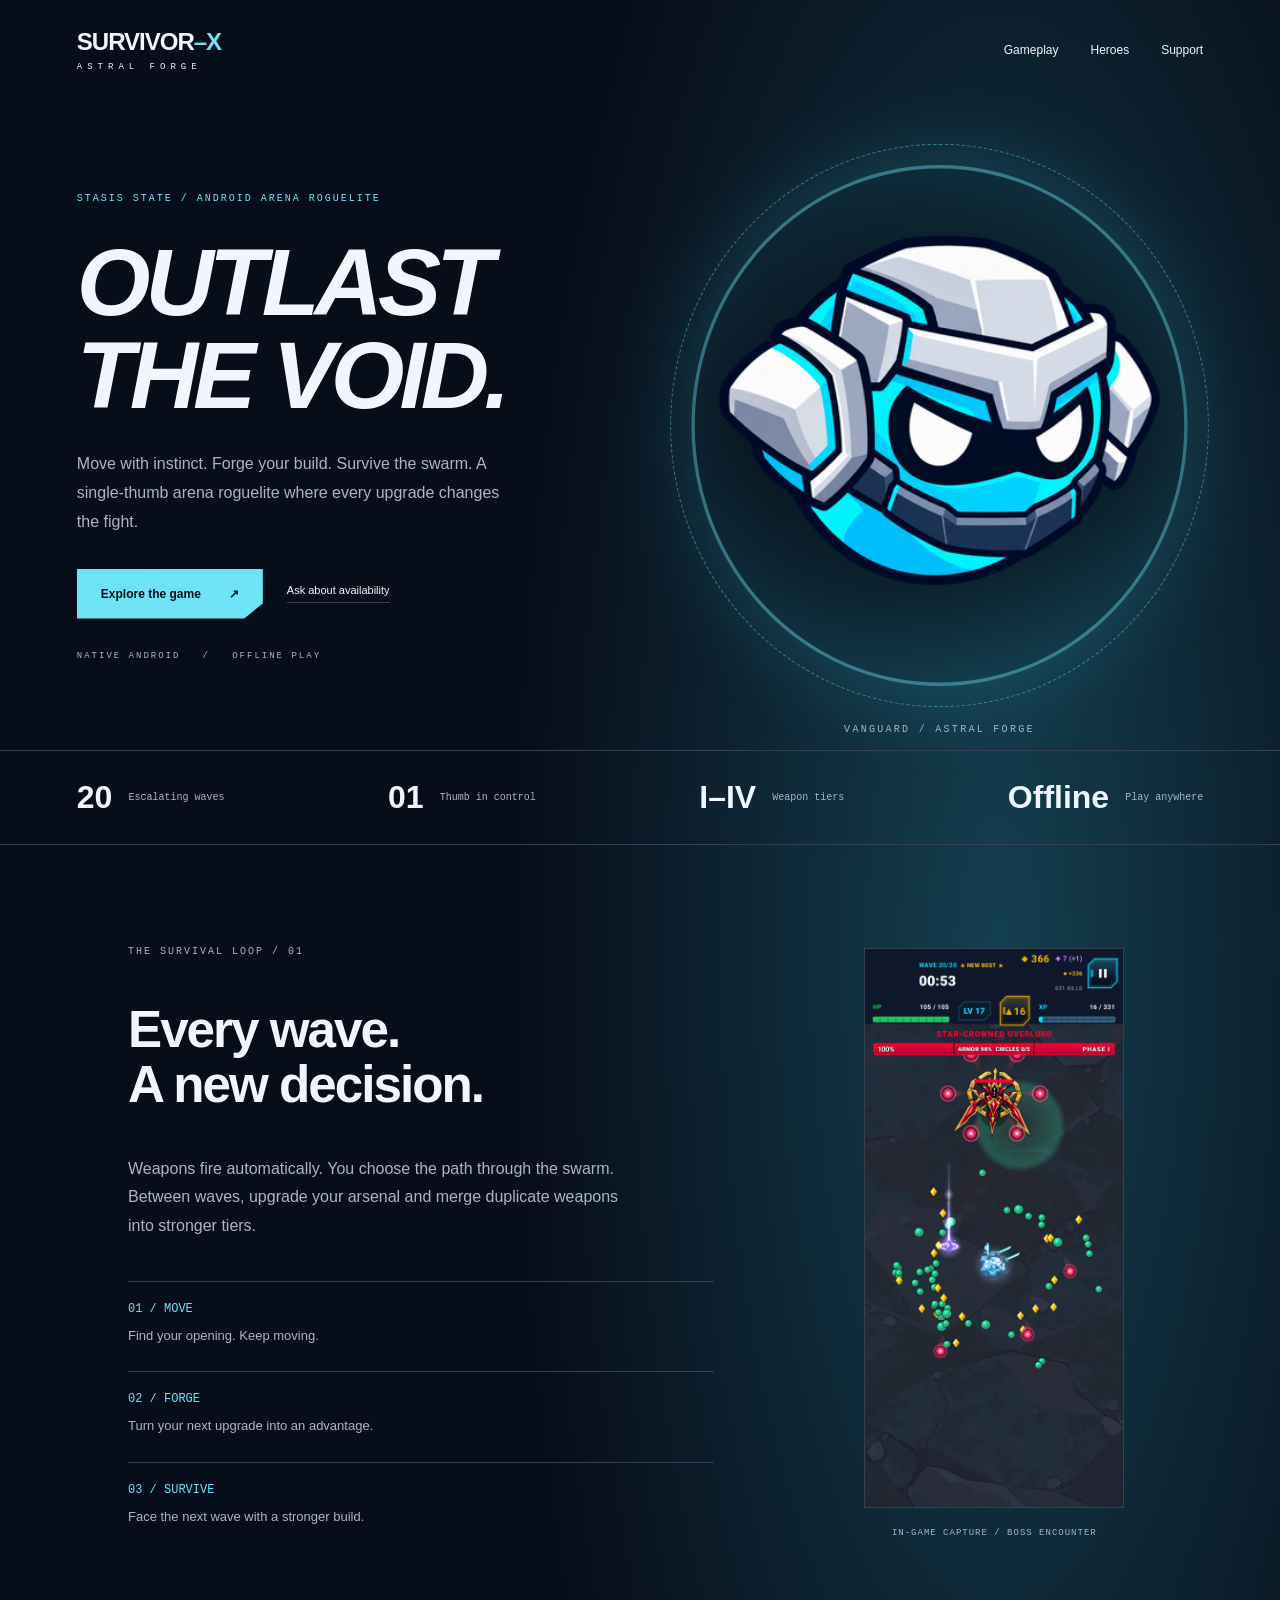
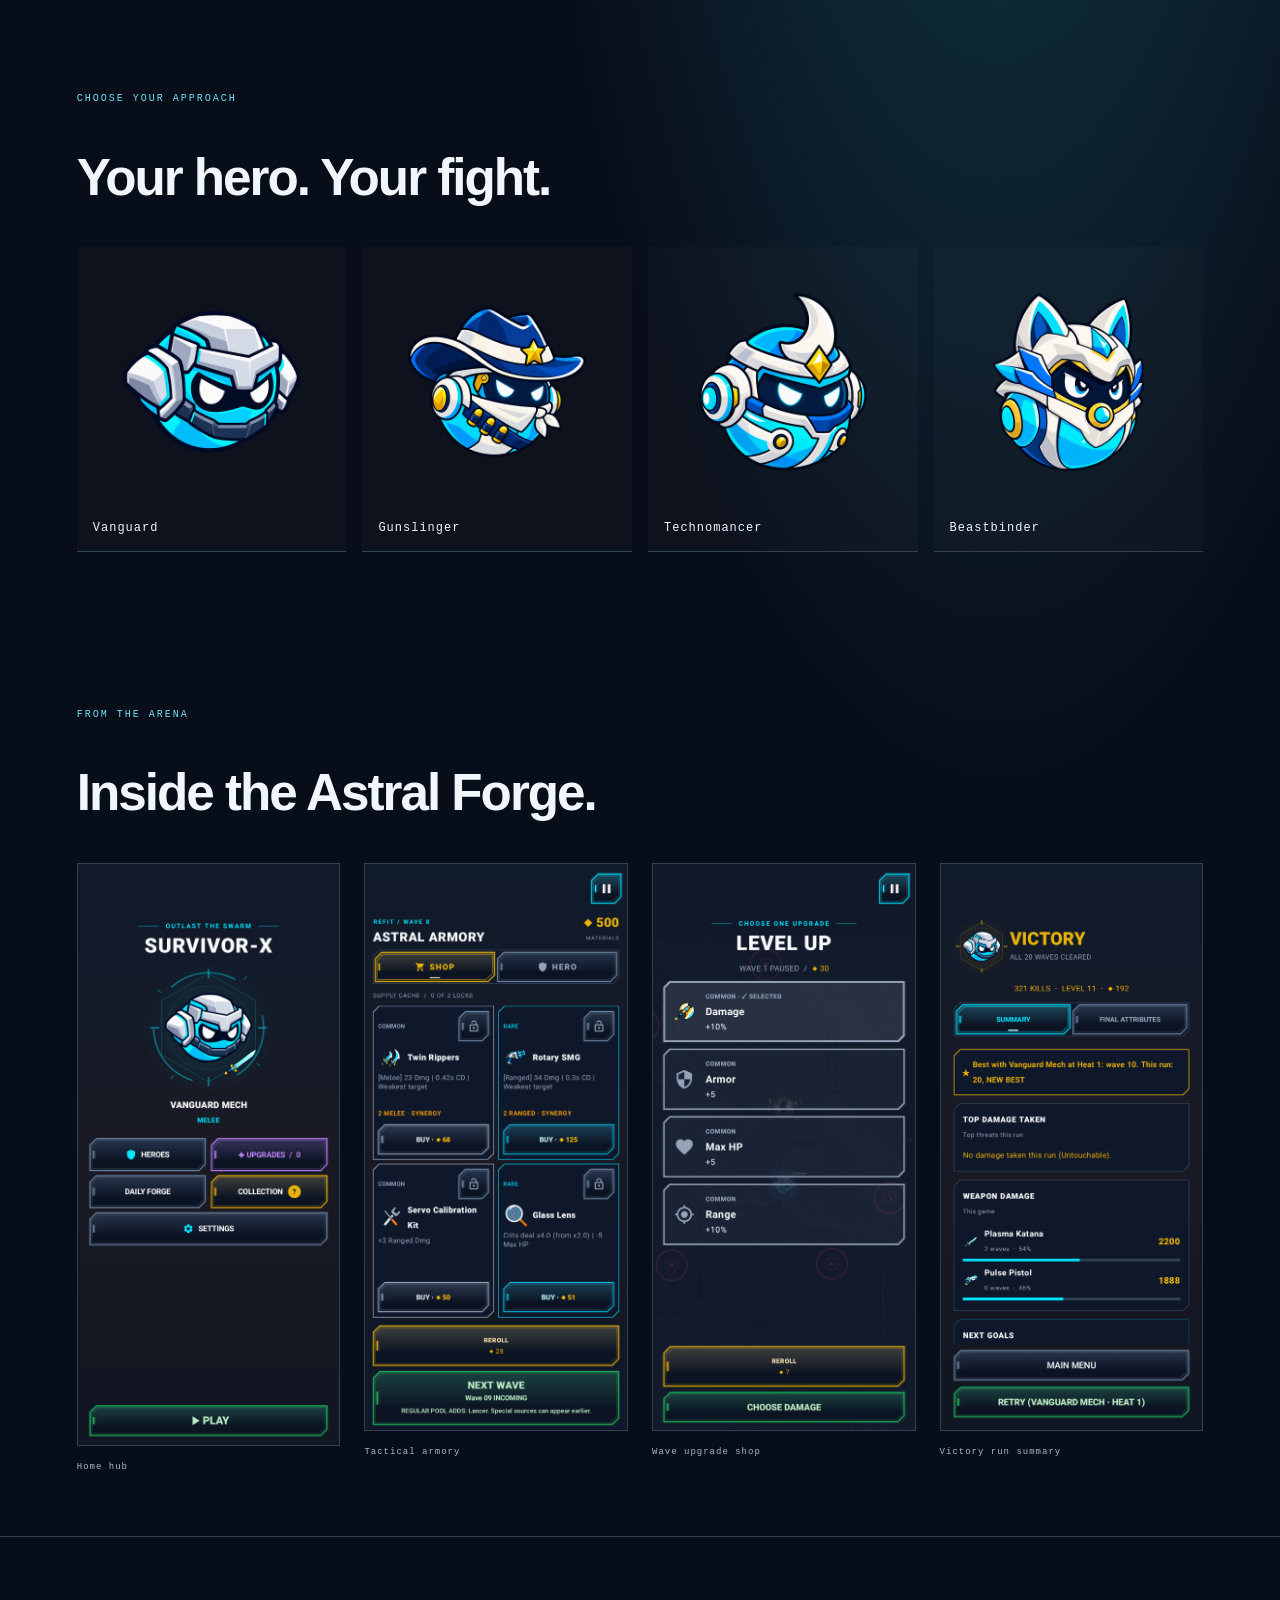
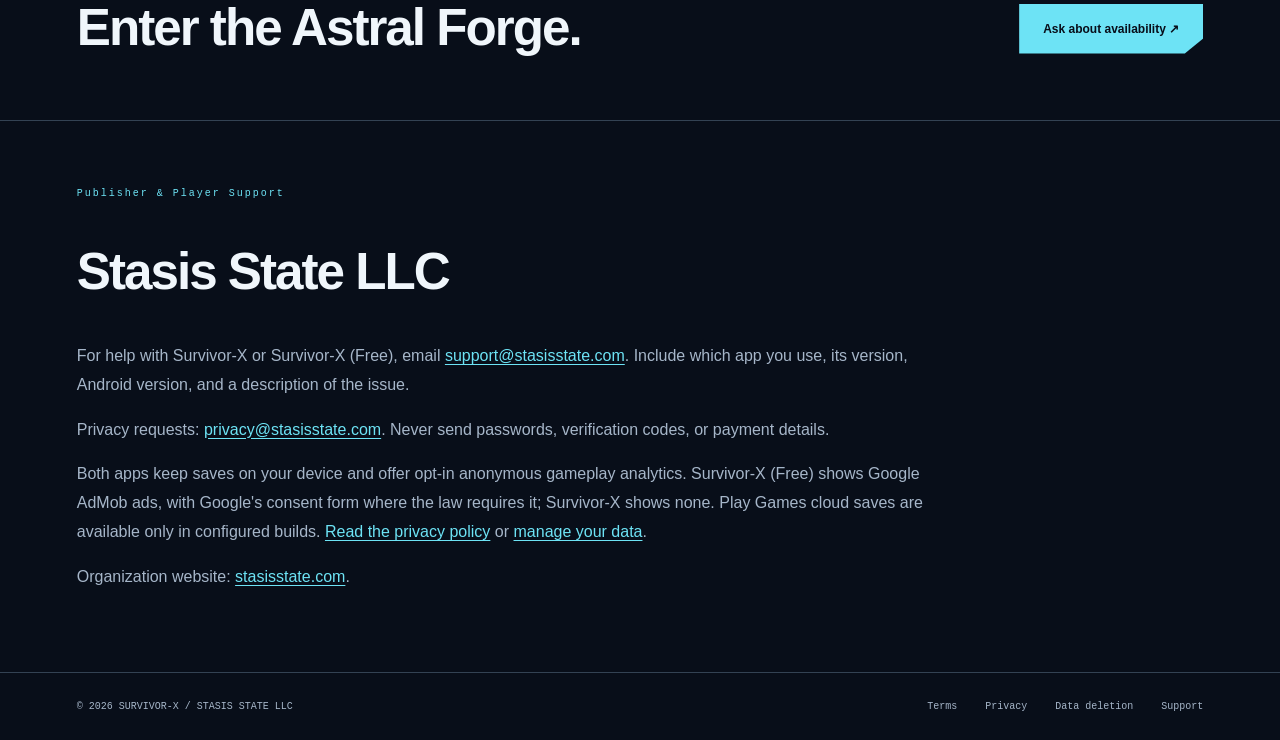
==== commit e45e0c9d: "privacy: Google AdMob ads in Survivor-X (Free) with UMP consent The free app now serves its two ad s" ====
--- a/index.html
+++ b/index.html
@@ -147,7 +147,7 @@
         <h2>Stasis State LLC</h2>
         <p>For help with Survivor-X or Survivor-X (Free), email <a href="mailto:support@stasisstate.com">support@stasisstate.com</a>. Include which app you use, its version, Android version, and a description of the issue.</p>
         <p>Privacy requests: <a href="mailto:privacy@stasisstate.com">privacy@stasisstate.com</a>. Never send passwords, verification codes, or payment details.</p>
-        <p>Both apps currently use local saves, with no live advertising SDK or remote analytics service. Play Games cloud saves are available only in configured builds. <a href="privacy.html">Read the privacy policy</a> or <a href="data-deletion.html">manage your data</a>.</p>
+        <p>Both apps keep saves on your device and offer opt-in anonymous gameplay analytics. Survivor-X (Free) shows Google AdMob ads, with Google's consent form where the law requires it; Survivor-X shows none. Play Games cloud saves are available only in configured builds. <a href="privacy.html">Read the privacy policy</a> or <a href="data-deletion.html">manage your data</a>.</p>
         <p>Organization website: <a href="https://stasisstate.com/">stasisstate.com</a>.</p>
       </div>
     </section>
